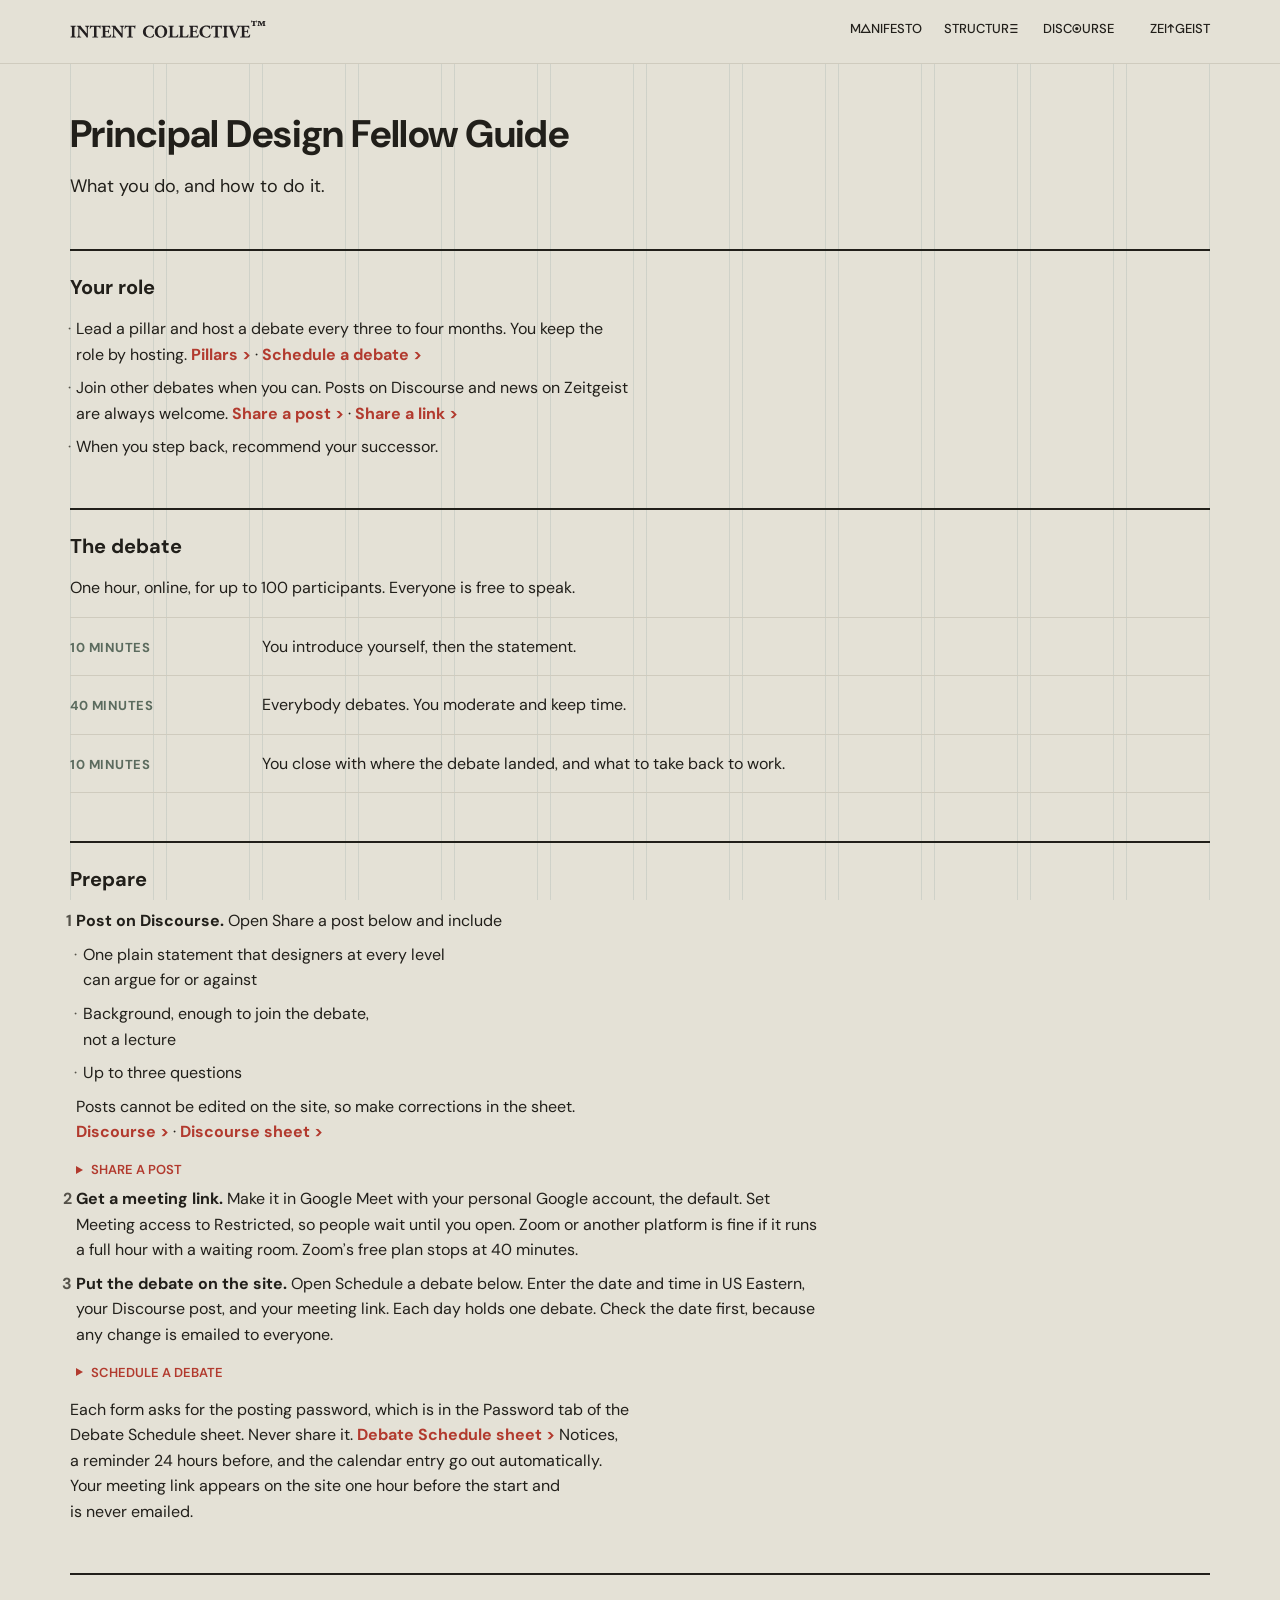
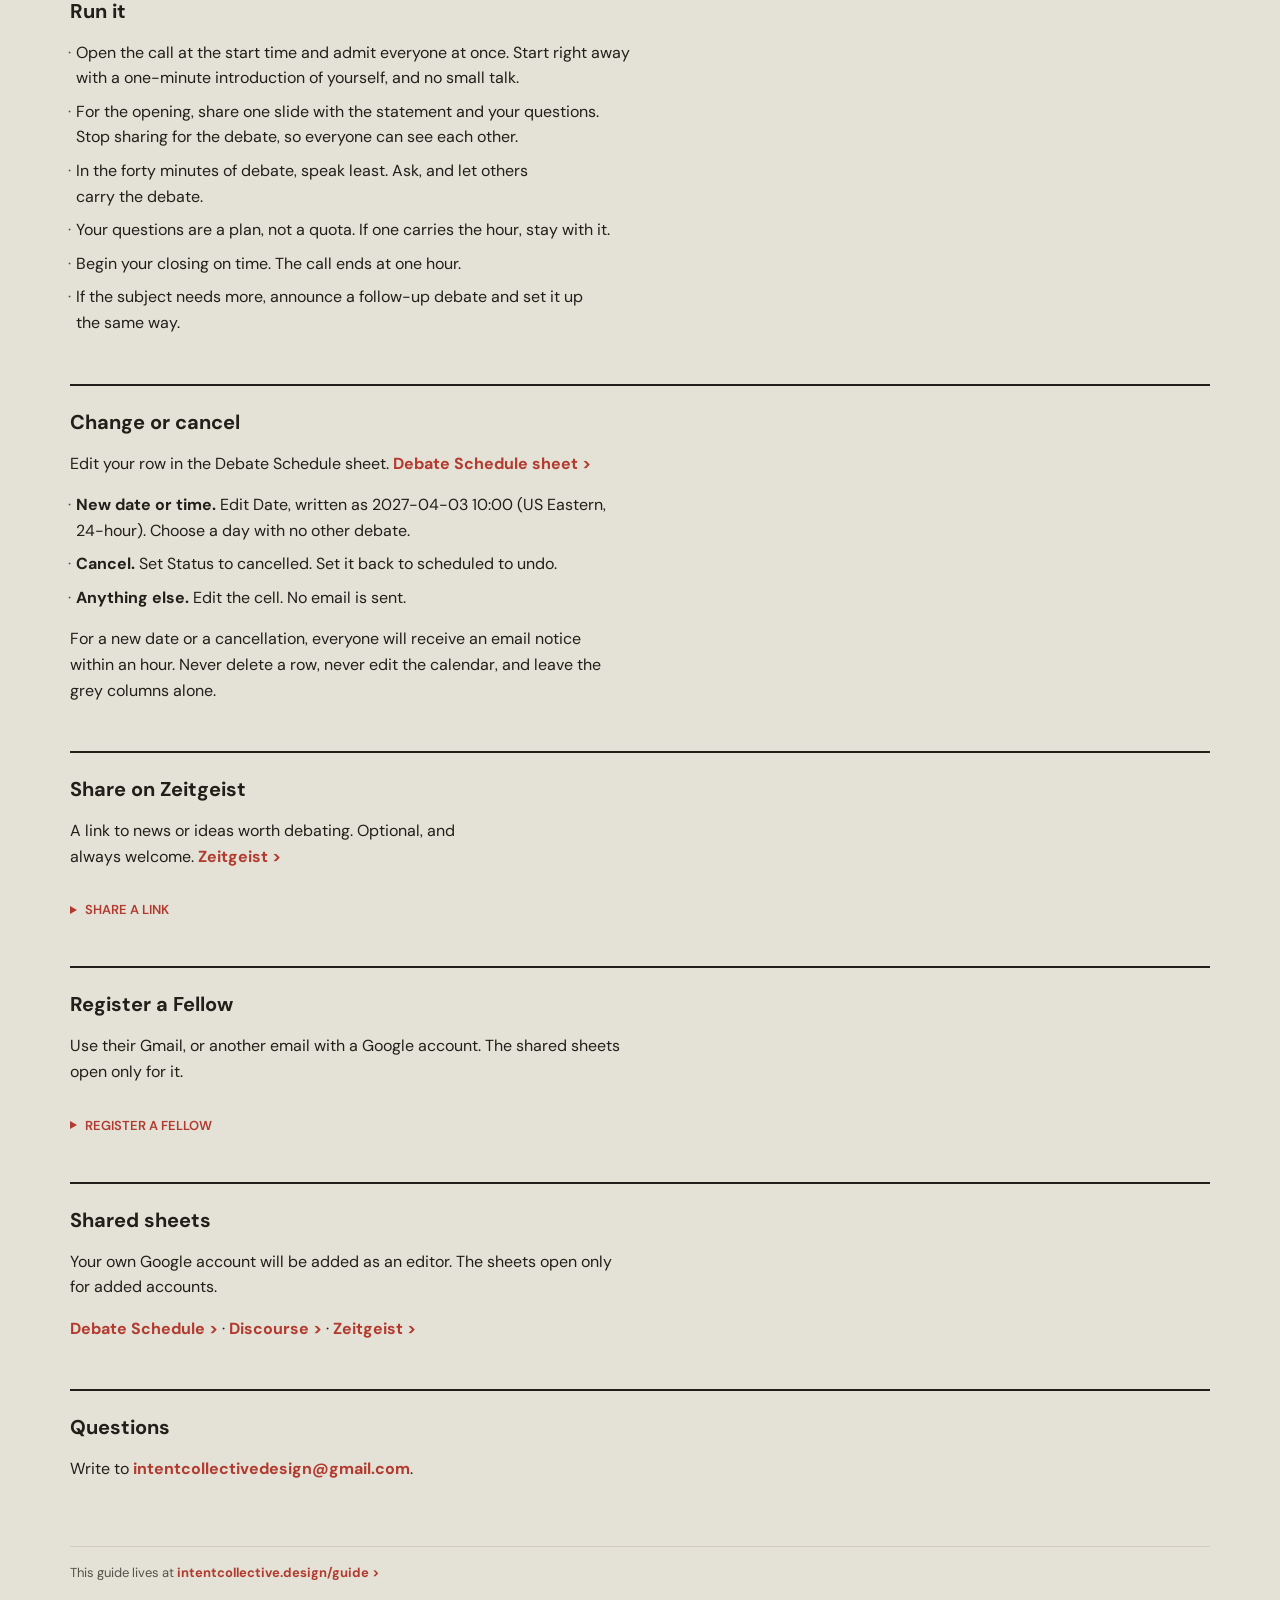
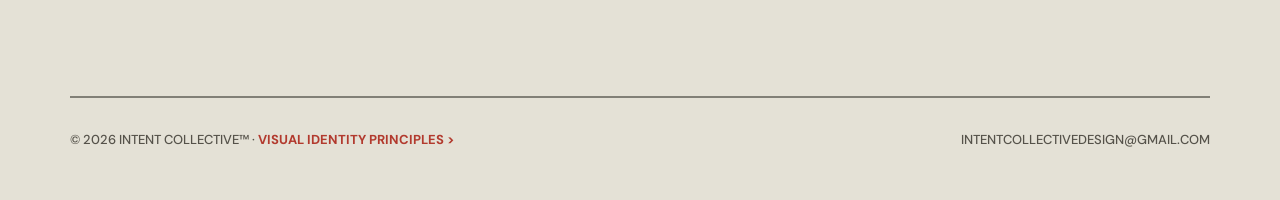
==== guide/index.html @ 319e9900 "Wordmark: the E ends on column 2's line, the ™ hangs past it Co-Authored-By: Claude Opus 5.5 <norepl" ====
<!DOCTYPE html>
<html lang="en">
<head>
<meta charset="UTF-8">
<meta name="viewport" content="width=device-width, initial-scale=1.0">
<title>Principal Design Fellow Guide | Intent Collective</title>
<meta name="robots" content="noindex, nofollow">
<link rel="preconnect" href="https://fonts.googleapis.com">
<link rel="preconnect" href="https://fonts.gstatic.com" crossorigin>
<link href="https://fonts.googleapis.com/css2?family=EB+Garamond:ital@1&family=Poppins:wght@400&display=swap" rel="stylesheet">
<link rel="stylesheet" href="/css/style.css?v=20261117g">
<style>
  :root {
    --paper: #E4E1D6; --raised: #EDEAE0; --ink: #211F1A; --ink-soft: #55524A;
    --mark: #B23A2E; --sage: #5B6B5E; --rule: #CFCBBE; --grid-line: #8FA6A340;
    --margin: 32px;   /* spacing moves in 4px steps */
    --fs-label: 13px; --fs-body: 16px; --fs-large: 18px; --fs-title: 20px;
    --fs-display: clamp(1.75rem, 3.6vw, 2.4rem);
  }
  * { box-sizing: border-box; }
  html { -webkit-text-size-adjust: 100%; }
  body {
    margin: 0; color: var(--ink);
    background-color: var(--paper);
    font-family: "DM Sans", Helvetica, Arial, sans-serif;
    font-size: var(--fs-body); line-height: 1.6;
  }
  .article { max-width: var(--max-w); margin: 0 auto; padding: 48px var(--margin) 96px; }
  @media (max-width: 374px) { :root { --margin: 16px; } }
  .eyebrow {
    font-size: var(--fs-label); font-weight: 700; text-transform: uppercase;
    letter-spacing: 0.04em; color: var(--mark); margin: 0 0 16px;
  }
  h1 {
    font-size: var(--fs-display); line-height: 1.15; font-weight: 700;
    margin: 0 0 16px; max-width: 22ch; text-wrap: balance;
  }
  .lede { font-size: var(--fs-large); max-width: var(--measure); margin: 0 0 8px; text-wrap: pretty; }
  .meta { font-size: var(--fs-label); color: var(--sage); margin: 0; }
  section { border-top: 2px solid var(--ink); margin-top: 48px; padding-top: 24px; }
  h2 {
    font-size: var(--fs-title); line-height: 1.25; font-weight: 700;
    margin: 0 0 16px; text-wrap: balance;
  }
  h3 { font-size: var(--fs-label); font-weight: 700; text-transform: uppercase; letter-spacing: 0.04em; color: var(--ink); margin: 24px 0 8px; }
  p, li { max-width: var(--measure); text-wrap: pretty; }
  p { margin: 0 0 16px; }
  ul, ol { margin: 0 0 16px; padding-left: 0; list-style: none; }
  li { margin: 0 0 8px; }
  /* Hanging punctuation, as optical margin alignment sets it: the middle
     of the mark sits just outside the column line, the text just inside. */
  ul > li, ol > li { position: relative; padding-left: 0.4em; }
  ul > li::before { content: "\00B7"; position: absolute; left: -0.2em; width: 0.3em; text-align: center; color: var(--ink-soft); }
  ol { counter-reset: item; }
  ol > li { counter-increment: item; }
  ol > li::before { content: counter(item); position: absolute; left: -1.05em; width: 1.2em; text-align: right; font-weight: 700; color: var(--ink-soft); }
  strong { font-weight: 700; }
  .soft { color: var(--ink-soft); }
  .nw { white-space: nowrap; }
  .steps ul { margin: 8px 0; }
  .agenda { display: grid; gap: 0; margin: 16px 0; }
  .agenda .row { display: grid; grid-template-columns: calc(2 * var(--col) + var(--gutter)) minmax(0, 1fr); gap: 16px var(--gutter); align-items: baseline; padding: 16px 0; border-bottom: 1px solid var(--rule); }
  .agenda .row:first-child { border-top: 1px solid var(--rule); }
  .agenda .tag { font-size: var(--fs-label); font-weight: 700; text-transform: uppercase; letter-spacing: 0.04em; color: var(--sage); }
  .agenda p { margin: 0; max-width: none; }
  .link { color: var(--mark); font-weight: 700; white-space: nowrap; text-decoration: none; }
  a.link:hover { text-decoration: underline; }
  @media (max-width: 640px) { .agenda .row { grid-template-columns: minmax(0, 1fr); gap: 8px; } }

  /* Forms fold open in place, under the step or section they belong to. */
  .article .compose-toggle { display: block; padding: 16px 0 0; }
  .article .composer { margin: 16px 0 0; max-width: var(--measure-wide); }
  .article .composer p { max-width: none; }
  .steps > li { max-width: var(--measure-wide); }

  .article footer { margin-top: 64px; padding-top: 16px; border-top: 1px solid var(--rule); font-size: var(--fs-label); color: var(--ink-soft); }
  .article footer .online { margin: 0 0 16px; }
  .article footer .process { max-width: var(--measure); margin: 0 0 8px; }

  @media (max-width: 640px) {
    .spec, .mark-row { grid-template-columns: minmax(0, 1fr); gap: 8px; }
  }
</style>
</head>
<body>
<a class="skip-link" href="#main">Skip to content</a>

<header class="site-header">
  <div class="wrap">
    <a href="/index.html" class="wordmark-link">
      <img src="/assets/wordmark.svg" alt="Intent Collective">
    </a>
    <nav class="site-nav">
      <a href="/index.html#manifesto" aria-label="Manifesto">M<span class="glyph glyph--a" aria-hidden="true"><svg viewBox="0 0 103 100" fill="none" stroke="currentColor" stroke-width="14" focusable="false"><path d="M51.5 9 98 91H5Z"/></svg></span>NIFESTO</a>
      <a href="/structure.html" aria-label="Structure">STRUCTUR<span class="glyph glyph--e" aria-hidden="true"><svg viewBox="0 0 86 100" fill="none" stroke="currentColor" stroke-width="14" focusable="false"><path d="M4 8H82M4 50H82M4 92H82"/></svg></span></a>
      <a href="/discourse.html" aria-label="Discourse">DISC<span class="glyph glyph--o" aria-hidden="true"><svg viewBox="0 0 106 100" focusable="false"><circle cx="53" cy="50" r="42" fill="none" stroke="currentColor" stroke-width="14"/><circle cx="53" cy="50" r="18" fill="currentColor"/></svg></span>URSE</a>
      <a href="/zeitgeist.html" aria-label="Zeitgeist">ZEI<span class="glyph glyph--t" aria-hidden="true"><svg viewBox="0 0 83 100" fill="none" stroke="currentColor" stroke-width="14" focusable="false"><path d="M41.5 96V8M8 40 41.5 6 75 40"/></svg></span>GEIST</a>
    </nav>
  </div>
</header>

<main id="main">
<div class="article">

  <h1>Principal Design Fellow Guide</h1>
  <p class="lede">What you do, and how to do&nbsp;it.</p>

  <section>
<h2>Your role</h2>
<ul>
<li>Lead a pillar and host a debate every three to four months. You keep the role by&nbsp;hosting. <a class="link" href="/structure.html#pillars">Pillars&nbsp;&gt;</a> &middot; <a class="link" href="#schedule">Schedule a debate&nbsp;&gt;</a></li>
<li>Join other debates when you can. Posts on Discourse and news on Zeitgeist are always welcome. <a class="link" href="#post">Share a post&nbsp;&gt;</a> &middot; <a class="link" href="#zeitgeist">Share a link&nbsp;&gt;</a></li>
<li>When you step back, recommend your&nbsp;successor.</li>
</ul>
  </section>

  <section>
<h2>The debate</h2>
<p>One hour, online, for up to 100 participants. Everyone is free to&nbsp;speak.</p>
    <div class="agenda">
      <div class="row"><div class="tag">10 minutes</div><p>You introduce yourself, then the&nbsp;statement.</p></div>
      <div class="row"><div class="tag">40 minutes</div><p>Everybody debates. You moderate and keep&nbsp;time.</p></div>
      <div class="row"><div class="tag">10 minutes</div><p>You close with where the debate landed, and what to take back to&nbsp;work.</p></div>
    </div>
  </section>

  <section>
<h2>Prepare</h2>
<ol class="steps">
<li id="post"><strong>Post on Discourse.</strong> Open Share a post below and&nbsp;include
<ul>
<li>One plain statement that designers at every level can argue for or&nbsp;against</li>
<li>Background, enough to join the debate, not a&nbsp;lecture</li>
<li>Up to three&nbsp;questions</li>
</ul>
Posts cannot be edited on the site, so make corrections in the sheet. <a class="link" href="/discourse.html">Discourse&nbsp;&gt;</a> &middot; <a class="link" target="_blank" rel="noopener" href="https://docs.google.com/spreadsheets/d/18iMENNfVjxmq6N_XQ1l2bf_UqOXvvqUdVeBfdLCwD3o/edit">Discourse sheet&nbsp;&gt;</a>
    <button type="button" id="dc-toggle" class="compose-toggle" aria-expanded="false">Share a post</button>
    <div id="dc-composer" class="composer hidden">
      <div class="field">
        <label for="dc-name">Name</label>
        <input type="text" id="dc-name" placeholder="Your name">
      </div>
      <div class="field">
        <label for="dc-title">Title</label>
        <input type="text" id="dc-title" placeholder="Post title">
      </div>
      <div class="field">
        <label for="rte-body">Content</label>
        <div class="rte-toolbar" role="toolbar" aria-label="Formatting">
          <button type="button" data-cmd="bold" title="Bold"><b>B</b></button>
          <button type="button" data-cmd="italic" title="Italic"><i>I</i></button>
          <button type="button" data-cmd="underline" title="Underline"><u>U</u></button>
          <button type="button" data-cmd="insertHorizontalRule" title="Horizontal line">Line</button>
          <button type="button" data-cmd="createLink" title="Insert link">Link</button>
          <button type="button" data-cmd="image" title="Insert an image from a URL">Image</button>
          <button type="button" data-cmd="video" title="Insert a YouTube or Vimeo video from a URL">Video</button>
        </div>
        <div id="rte-body" class="rte-body" contenteditable="true" aria-label="Post content"></div>
      </div>
      <div class="composer-actions">
        <input type="password" id="dc-password" placeholder="Password to publish" autocomplete="off">
        <button type="button" id="dc-publish" class="btn-primary">Publish</button>
        <span id="dc-status" class="composer-status" aria-live="polite"></span>
      </div>
    </div>
</li>
<li><strong>Get a meeting link.</strong> Make it in Google Meet with your personal Google account, the default. Set Meeting access to Restricted, so people wait until you open. Zoom or another platform is fine if it runs a full hour with a waiting room. Zoom&rsquo;s free plan stops at 40&nbsp;minutes.</li>
<li id="schedule"><strong>Put the debate on the site.</strong> Open Schedule a debate below. Enter the date and time in US&nbsp;Eastern, your Discourse post, and your meeting link. Each day holds one debate. Check the date first, because any change is emailed to&nbsp;everyone.
    <button type="button" id="debate-toggle" class="compose-toggle" hidden>Schedule a debate</button>
    <div id="debate-composer" class="composer hidden">
      <div class="field">
        <label for="d-host">Host name</label>
        <input type="text" id="d-host" placeholder="Your name" autocomplete="name">
      </div>
      <div class="field">
        <label for="d-when">Date and time (US Eastern)</label>
        <input type="datetime-local" id="d-when">
        <p class="field-hint" id="d-when-preview" aria-live="polite"></p>
        <p class="field-hint is-error" id="d-when-taken" aria-live="polite"></p>
      </div>
      <div class="field">
        <label for="d-subject">Subject</label>
        <input type="text" id="d-subject" maxlength="200" placeholder="One sentence describing the debate">
      </div>
      <div class="field">
        <label for="d-post">Discourse post</label>
        <div class="post-picker">
          <input type="text" id="d-post" autocomplete="off" placeholder="Search your Discourse posts, or paste a link">
          <div id="d-post-results" class="post-results" role="listbox" hidden></div>
        </div>
        <p class="field-hint" id="d-post-chosen"></p>
      </div>
      <div class="field">
        <label for="d-meeting">Online meeting link</label>
        <input type="text" id="d-meeting" placeholder="https://meet.google.com/…">
      </div>
      <div class="composer-actions">
        <input type="password" id="d-password" placeholder="Password to publish" autocomplete="off">
        <button type="button" id="d-submit" class="btn-primary">Schedule</button>
        <span id="d-status" class="composer-status" aria-live="polite"></span>
      </div>
    </div>
</li>
</ol>
<p>Each form asks for the posting password, which is in the Password tab of the Debate Schedule sheet. Never share it. <a class="link" target="_blank" rel="noopener" href="https://docs.google.com/spreadsheets/d/1qurym1SkWPI0_CUCNIISxIXd4Pdf2Dz-KbMpYVQDiYs/edit">Debate Schedule sheet&nbsp;&gt;</a> Notices, a reminder 24 hours before, and the calendar entry go out automatically. Your meeting link appears on the site one hour before the start and is never&nbsp;emailed.</p>
  </section>

  <section>
<h2>Run it</h2>
<ul>
<li>Open the call at the start time and admit everyone at once. Start right away with a one-minute introduction of yourself, and no small&nbsp;talk.</li>
<li>For the opening, share one slide with the statement and your questions. Stop sharing for the debate, so everyone can see each&nbsp;other.</li>
<li>In the forty minutes of debate, speak least. Ask, and let others carry the&nbsp;debate.</li>
<li>Your questions are a plan, not a quota. If one carries the hour, stay with&nbsp;it.</li>
<li>Begin your closing on time. The call ends at one&nbsp;hour.</li>
<li>If the subject needs more, announce a follow-up debate and set it up the same&nbsp;way.</li>
</ul>
  </section>

  <section>
<h2>Change or cancel</h2>
<p>Edit your row in the Debate Schedule sheet. <a class="link" target="_blank" rel="noopener" href="https://docs.google.com/spreadsheets/d/1qurym1SkWPI0_CUCNIISxIXd4Pdf2Dz-KbMpYVQDiYs/edit">Debate Schedule sheet&nbsp;&gt;</a></p>
<ul>
<li><strong>New date or time.</strong> Edit Date, written as <span class="nw">2027-04-03 10:00</span> (US&nbsp;Eastern, 24-hour). Choose a day with no other&nbsp;debate.</li>
<li><strong>Cancel.</strong> Set Status to cancelled. Set it back to scheduled to&nbsp;undo.</li>
<li><strong>Anything else.</strong> Edit the cell. No email is&nbsp;sent.</li>
</ul>
<p>For a new date or a cancellation, everyone will receive an email notice within an hour. Never delete a row, never edit the calendar, and leave the grey columns&nbsp;alone.</p>
  </section>

  <section id="zeitgeist">
<h2>Share on Zeitgeist</h2>
<p>A link to news or ideas worth debating. Optional, and always&nbsp;welcome. <a class="link" href="/zeitgeist.html">Zeitgeist&nbsp;&gt;</a></p>
    <button type="button" id="zg-toggle" class="compose-toggle" aria-expanded="false">Share a link</button>
    <div id="zg-composer" class="composer hidden">
      <div class="field">
        <label for="zg-name">Name</label>
        <input type="text" id="zg-name" placeholder="Your name">
      </div>
      <div class="field">
        <label for="zg-title">Title</label>
        <input type="text" id="zg-title" placeholder="Headline of what you&rsquo;re sharing">
      </div>
      <div class="field">
        <label for="zg-link">Link</label>
        <input type="text" id="zg-link" placeholder="https://…">
      </div>
      <div class="field">
        <label for="zg-preview">Preview</label>
        <textarea id="zg-preview" rows="4" placeholder="A couple of sentences describing it"></textarea>
      </div>
      <div class="composer-actions">
        <input type="password" id="zg-password" placeholder="Password to publish" autocomplete="off">
        <button type="button" id="zg-publish" class="btn-primary">Publish</button>
        <span id="zg-status" class="composer-status" aria-live="polite"></span>
      </div>
    </div>
  </section>

  <section id="register">
<h2>Register a Fellow</h2>
<p>Use their Gmail, or another email with a Google account. The shared sheets open only for&nbsp;it.</p>
    <button type="button" id="fellow-toggle" class="compose-toggle" hidden>Register a Fellow</button>
    <div id="fellow-composer" class="composer hidden">
      <div class="field">
        <label for="f-level">Fellowship</label>
        <select id="f-level">
          <option value="">Select a Fellowship</option>
          <option>Principal Design Fellow</option>
          <option>Design Fellow</option>
        </select>
      </div>
      <div class="field-row">
        <div class="field">
          <label for="f-first">First name</label>
          <input type="text" id="f-first" autocomplete="off">
        </div>
        <div class="field">
          <label for="f-last">Last name</label>
          <input type="text" id="f-last" autocomplete="off">
        </div>
      </div>
      <div class="field">
        <label for="f-email">Email address</label>
        <input type="email" id="f-email" autocomplete="off" placeholder="name@gmail.com">
      </div>
      <div class="field">
        <label for="f-email2">Confirm email address</label>
        <input type="email" id="f-email2" autocomplete="off" placeholder="Retype the email address">
      </div>
      <div class="field">
        <label for="f-linkedin">LinkedIn profile link</label>
        <input type="text" id="f-linkedin" autocomplete="off" placeholder="https://www.linkedin.com/in/…">
      </div>
      <div class="field">
        <label for="f-recommender">Recommending Fellow</label>
        <input type="text" id="f-recommender" autocomplete="off">
      </div>
      <div class="composer-actions">
        <input type="password" id="f-password" placeholder="Password to register" autocomplete="off">
        <button type="button" id="f-submit" class="btn-primary">Register</button>
        <span id="f-status" class="composer-status" aria-live="polite"></span>
      </div>
    </div>
  </section>

  <section>
<h2>Shared sheets</h2>
<p>Your own Google account will be added as an editor. The sheets open only for added&nbsp;accounts.</p>
<p><a class="link" target="_blank" rel="noopener" href="https://docs.google.com/spreadsheets/d/1qurym1SkWPI0_CUCNIISxIXd4Pdf2Dz-KbMpYVQDiYs/edit">Debate Schedule&nbsp;&gt;</a> &middot; <a class="link" target="_blank" rel="noopener" href="https://docs.google.com/spreadsheets/d/18iMENNfVjxmq6N_XQ1l2bf_UqOXvvqUdVeBfdLCwD3o/edit">Discourse&nbsp;&gt;</a> &middot; <a class="link" target="_blank" rel="noopener" href="https://docs.google.com/spreadsheets/d/1dtq-5oK2_gNUTHsSx0iRr6bHLr1VCt1_n54Q8HMh3Go/edit">Zeitgeist&nbsp;&gt;</a></p>
  </section>

  <section>
<h2>Questions</h2>
<p>Write to <a class="link" href="mailto:intentcollectivedesign@gmail.com">intentcollectivedesign@gmail.com</a>.</p>
  </section>

  <footer>
    <p class="online">This guide lives at <a class="link" href="https://intentcollective.design/guide/">intentcollective.design/guide&nbsp;&gt;</a></p>
  </footer>

</div>
</main>


<footer class="site-footer">
  <div class="wrap">
    <span>&copy; <span id="year"></span> intent collective&trade;<span class="sep"> &middot; </span><a class="footer-link" href="/principles/">Visual Identity Principles&nbsp;&gt;</a></span>
    <span><a href="mailto:intentcollectivedesign@gmail.com">intentcollectivedesign@gmail.com</a></span>
  </div>
</footer>
<script src="/js/config.js?v=20261117a"></script>
<script src="/js/structure.js?v=20261117a"></script>
<script src="/js/discourse.js?v=20261117b"></script>
<script src="/js/zeitgeist.js?v=20261117b"></script>
<script>document.getElementById('year').textContent = new Date().getFullYear();</script>
</body>
</html>
---- css/style.css ----
/* ==========================================================================
   Intent Collective: design system

   One typeface (DM Sans) plus the italic serif used only for the manifesto
   quote. Everything below is built from the tokens in :root.

   TYPE      Five sizes for text, two for display.
             label 13   uppercase controls, nav, notes, meta
             body  16   all running text, cards, lists, form fields
             large 18   hero statement, page intros, pillar names, long posts
             title 20   card and column headings
             display    page titles and the manifesto quote
             hero       the homepage headline

   EMPHASIS  Three levels, each with one job.
             plain      ink text
             action     brick red: every link, toggle and button
             highlight  brick red outline: only the next debate

   SPACE     One step of 4px. Every margin, padding and gap is a step
             (4 8 12 16 24 32 48 64 96).

   GRID      12 columns of 84px with 12px gutters, drawn behind the page.
             Tablet 6 columns, phone 4 with 8px gutters. Every element
             spans whole columns.

   COLOR     paper, raised paper, ink, soft ink, red, sage (sage is used for
             non-clickable metadata only), plus two rule strengths.

   Contents  1 tokens  2 base  3 type roles  4 shell  5 hero and page head
             6 sections and rules  7 lists  8 cards  9 links, buttons,
             toggles  10 forms  11 posts and editor  12 debates  13 manifesto
             14 responsive
   ========================================================================== */

@import url('https://fonts.googleapis.com/css2?family=EB+Garamond:ital,wght@1,400&display=swap');

/* DM Sans is hosted here, not by Google, because Google's copy drops the
   stylistic sets. Trimmed to Latin, weights 400 to 700, and the features
   in use. ss01 gives the traditional teardrop quotes, apostrophe and comma. */
@font-face {
  font-family: 'DM Sans';
  src: url('../assets/fonts/DMSans-Roman.woff2') format('woff2');
  font-weight: 400 700;
  font-style: normal;
  font-display: swap;
}
@font-face {
  font-family: 'DM Sans';
  src: url('../assets/fonts/DMSans-Italic.woff2') format('woff2');
  font-weight: 400 700;
  font-style: italic;
  font-display: swap;
}


/* ---------- 1. tokens ---------- */

:root {
  /* color */
  --paper: #E4E1D6;
  --paper-raised: #EDEAE0;
  --ink: #211F1A;
  --ink-soft: #55524A;
  --mark: #B23A2E;
  --sage: #5B6B5E;
  --grid-line: #8FA6A340;
  --rule: #21201a26;
  --rule-strong: #21201a80;

  /* type */
  --font: 'DM Sans', sans-serif;
  --font-quote: 'EB Garamond', serif;
  --fs-label: 13px;
  --fs-body: 16px;
  --fs-large: 18px;
  --fs-title: 20px;
  --fs-display: clamp(1.75rem, 3.6vw, 2.4rem);
  --fs-hero: clamp(2.2rem, 5vw, 4rem);

  /* space: every distance is a step of 4px, including the grid's
     columns (84px) and gutters (12px, 8px on phones).
     A border counts as space: a card with a heavier outline loses the
     same amount of padding, so its content keeps the same inset. */
  --s0: 4px;
  --s1: 8px;
  --s2: 16px;
  --s3: 24px;
  --s4: 32px;
  --s5: 48px;
  --s6: 64px;
  --s7: 96px;
  --margin: var(--s4);           /* page margin: 32px, half on the smallest phones */
  --btn-pad: 4px 8px;            /* inner space of every filled button */

  /* layout: the grid. 12 columns of 84px with 12px gutters make the
     1140px text column. Columns hold elements, gutters only space them.
     Tablet 6 columns, phone 4 with 8px gutters. The lines on the page are
     drawn from the same numbers that place the content, so the two stay
     aligned at every width. */
  --text-w: 1140px;
  --max-w: calc(var(--text-w) + 2 * var(--margin));
  --cols: 12;
  --gutter: 12px;
  /* One column, as a share of the parent's width (the text column). */
  --col: calc((100% - (var(--cols) - 1) * var(--gutter)) / var(--cols));
  /* Running text spans 6 of 12 columns, lead text 8. */
  --measure-cols: 6;
  --wide-cols: 8;
  --measure: calc(var(--measure-cols) * var(--col) + (var(--measure-cols) - 1) * var(--gutter));
  --measure-wide: calc(var(--wide-cols) * var(--col) + (var(--wide-cols) - 1) * var(--gutter));
  --header-h: 64px;
}

@media (max-width: 1023px) { :root { --cols: 6; --measure-cols: 4; --wide-cols: 6; } }
@media (max-width: 640px)  { :root { --cols: 4; --gutter: var(--s1); --measure-cols: 4; --wide-cols: 4; } }


/* ---------- 2. base ---------- */

* { box-sizing: border-box; }

[hidden] { display: none !important; }

html { scroll-behavior: smooth; }

@media (prefers-reduced-motion: reduce) {
  html { scroll-behavior: auto; }
  * { animation-duration: 0.01ms !important; transition-duration: 0.01ms !important; }
}

body {
  margin: 0;
  background-color: var(--paper);
  color: var(--ink);
  font-family: var(--font);
  font-feature-settings: "ss01" 1;
  font-size: var(--fs-body);
  line-height: 1.6;
  -webkit-font-smoothing: antialiased;
}

/* The grid: two faint lines per column, the gutter between them left
   empty, behind the text column. The header and footer are the top and
   bottom margins, plain paper. */
body::before {
  content: "";
  position: fixed;
  inset: 0 auto 0 50%;
  transform: translateX(-50%);
  width: min(100% - 2 * var(--margin), var(--text-w));
  z-index: -1;
  pointer-events: none;
  background-image: repeating-linear-gradient(90deg,
    var(--grid-line) 0 1px,
    transparent 1px calc(var(--col) - 1px),
    var(--grid-line) calc(var(--col) - 1px) var(--col),
    transparent var(--col) calc((100% + var(--gutter)) / var(--cols)));
}

a { color: inherit; text-decoration: none; }
::selection { background: var(--mark); color: var(--paper); }
:focus-visible { outline: 2px solid var(--mark); outline-offset: 3px; }

/* Skip link: hidden until reached by keyboard, then shown over the header. */
.skip-link {
  position: absolute;
  left: var(--margin);
  top: var(--s1);
  z-index: 20;
  transform: translateY(-200%);
  padding: var(--btn-pad);
  background: var(--mark);
  color: var(--paper);
  font-size: var(--fs-label);
  font-weight: 600;
  text-transform: uppercase;
}
.skip-link:focus { transform: none; }
img { max-width: 100%; display: block; }

p, li { text-wrap: pretty; }
h1, h2, h3 { text-wrap: balance; }

h1, h2, h3 {
  font-family: var(--font);
  font-weight: 700;
  line-height: 1.12;
  margin: 0 0 0.4em;
}

h1 { font-size: var(--fs-display); }
h3 { font-size: var(--fs-title); }
h1, h3 { letter-spacing: -0.015em; }   /* bold headings set a touch tighter than text */

.brand { font-size: 0.9em; }     /* the name in capitals sits a little smaller */

/* Drawn heading glyphs (Fellows, Foundation, Methodology): one stroke
   weight, the same size and weight in every browser. */
.hg {
  display: inline-block;
  width: 0.78em;
  height: 0.78em;
  margin-left: 0.1em;
  vertical-align: -0.06em;
}

.hg svg { display: block; width: 100%; height: 100%; }


/* ---------- 3. type roles ---------- */

/* Label: uppercase, small, one weight. Used by every control and tag. */
.site-nav,
.site-footer,
.mark-label,
.entry-meta,
.post-meta,
.compose-toggle,
.field label,
.btn-primary,
.jump-links,
.back-link,
.debate-past summary,
.manifesto-more summary {
  font-size: var(--fs-label);
  font-weight: 600;
  text-transform: uppercase;
}

/* Note: small, not uppercase. */
.state-msg,
.field-hint,
.footnote,
.byline,
.composer-status,
.post-result-meta,
.post-result-empty,
.rte-media-note {
  font-size: var(--fs-label);
  font-weight: 400;
}

/* Large: lead text and primary list items. */
.page-head .lede,
.pillar-name,
.credential-list li,
.post-body {
  font-size: var(--fs-large);
}


/* ---------- 4. shell ---------- */

.wrap { max-width: var(--max-w); margin: 0 auto; padding: 0 var(--margin); }

.site-header {
  border-bottom: 1px solid var(--rule);
  background: var(--paper);
  position: sticky;
  top: 0;
  z-index: 10;
  min-height: var(--header-h);
}

.site-header .wrap {
  display: grid;
  grid-template-columns: repeat(var(--cols), minmax(0, 1fr));
  column-gap: var(--gutter);
  align-items: center;
  min-height: calc(var(--header-h) - 1px);   /* the 1px rule completes it */
}

/* The wordmark spans the first two columns: the E of COLLECTIVE ends on
   the line of column 2 and the ™ hangs past it, like punctuation. The
   image is wider than the two columns by the ™ (281.1 / 258.54 of the
   drawing's width). Where two columns are wide (tablets, large phones)
   it stops growing at 32px tall (216px wide) and no longer aligns. */
.wordmark-link { display: block; grid-column: 1 / span 2; }
.wordmark-link img { display: block; width: min(calc(100% * 281.1 / 258.54), 216px); max-width: none; height: auto; }
.wordmark-bottom { height: 28px; width: auto; margin-top: var(--s5); }

/* The menu takes the last four columns, one label to a column, each set
   flush right on its column's line. */
.site-nav {
  grid-column: -5 / -1;
  display: grid;
  grid-template-columns: repeat(4, minmax(0, 1fr));
  column-gap: var(--gutter);
  font-weight: 500;
}
.site-nav a { position: relative; padding-bottom: var(--s0); justify-self: end; white-space: nowrap; }

.site-nav a::after {
  content: "";
  position: absolute;
  left: 0; right: 100%; bottom: 0;
  height: 1px;
  background: var(--mark);
  transition: right 0.2s ease;
}

.site-nav a:hover::after,
.site-nav a[aria-current="page"]::after { right: 0; }
.site-nav a[aria-current="page"] { color: var(--mark); }

/* One letter in each section name (nav and page label) is a drawn glyph that matches DM Sans cap
   height and stroke weight. The page name stays the link's accessible label. */
.glyph {
  display: inline-block;
  height: 0.7em;
  margin: 0 0.03em;
  vertical-align: baseline;
}

.glyph svg { display: block; width: 100%; height: 100%; overflow: visible; }
.glyph--a { width: 0.72em; }
.glyph--o { width: 0.74em; }
.glyph--e { width: 0.6em; }
.glyph--t { width: 0.58em; }

/* Easter egg: the glyph turns red on its own. On hover the glyph alone turns red;
   when a page opens, its glyph is red first and the word follows. */
.site-nav a:hover .glyph,
.site-nav a[aria-current="page"] .glyph { color: var(--mark); }
.site-nav a[aria-current="page"] { animation: word-follows 0.6s ease 0.5s backwards; }
@keyframes word-follows { from { color: var(--ink); } }
.site-nav a[aria-current="page"]::after { animation: underline-follows 0.6s ease 0.5s backwards; }
@keyframes underline-follows { from { right: 100%; } }

.site-footer {
  background: var(--paper);      /* the bottom margin: no columns */
  padding: 0 0 var(--s5);
  font-weight: 500;
  color: var(--ink-soft);
}

.site-footer .wrap {
  position: relative;
  display: flex;
  justify-content: space-between;
  flex-wrap: wrap;
  gap: var(--s2);
  padding-top: var(--s4);
}

.site-footer .wrap::before {
  content: "";
  position: absolute;
  top: 0;
  left: var(--margin);
  right: var(--margin);
  height: 2px;
  background: var(--rule-strong);
}


/* ---------- 5. hero and page head ---------- */

.hero { padding: var(--s5) 0; }

.hero h1 { font-size: var(--fs-hero); max-width: 24ch; }

.hero p { max-width: var(--measure-wide); font-size: var(--fs-title); line-height: 1.5; color: var(--ink); }

.logo-mark { width: 144px; height: auto; margin-bottom: var(--s3); }
.logo-link { width: calc(2 * var(--col) + var(--gutter)); }   /* two columns */

/* Easter egg: the Index logo's stone nudges on hover and is thrown on click (js/stone.js). */
.logo-link { position: relative; display: inline-block; margin-bottom: var(--s3); }
.logo-link .logo-mark { display: block; width: 100%; margin-bottom: 0; }
/* On hover her hand turns a little clockwise at the wrist (the piece's lower
   right corner), the way a throw begins, then settles back. */
.logo-stone { position: absolute; left: 86.245%; top: 5.497%; width: 13.383%; transform-origin: 85% 100%; }
@media (hover: hover) { .logo-link:hover .logo-stone { animation: stone-nudge 0.5s ease-in-out; } }
@keyframes stone-nudge {
  40% { transform: rotate(16deg); }
  70% { transform: rotate(-3deg); }
}
.thrown-stone { position: fixed; z-index: 100; pointer-events: none; }
.stone-period { display: inline-block; width: 0.34em; margin-left: 0.06em; position: relative; z-index: 11; }  /* above the header as it falls in */
.stone-period img { display: block; width: 100%; }

.page-head { padding: var(--s6) 0 var(--s4); }
.page-head h1 { max-width: 24ch; }

.page-head p.lede {
  max-width: var(--measure-wide);
  color: var(--ink-soft);
  text-wrap: balance;
}

.jump-links a,
.site-footer a { display: inline-block; line-height: var(--s3); }   /* 24px targets */

/* The one action in the footer: red and bold like every other link
   that goes somewhere, kept on one line. */
.site-footer a.footer-link { color: var(--mark); font-weight: 700; white-space: nowrap; }
.site-footer a.footer-link:hover { text-decoration: underline; }
/* On phones the link takes its own line rather than leaving the
   midpoint stranded at a line end. */
@media (max-width: 640px) {
  .site-footer .sep { display: none; }
  .site-footer a.footer-link { display: block; }
}

.jump-links {
  display: grid;
  grid-template-columns: repeat(var(--cols), minmax(0, 1fr));
  gap: var(--s1) var(--gutter);
  margin-top: var(--s3);
}
/* Each link starts on a column line: two columns each on a wide screen,
   one on a tablet, two again on narrow tablets and phones. */
.jump-links a { grid-column: span 2; justify-self: start; white-space: nowrap; }
@media (max-width: 1023px) { .jump-links a { grid-column: span 1; } }
/* Below 720px one column is narrower than Methodology. */
@media (max-width: 719px)  { .jump-links a { grid-column: span 2; } }


/* ---------- 6. sections and rules ---------- */

.section-block,
.manifesto { scroll-margin-top: var(--header-h); }
.section-block { padding: 0 0 var(--s5); }

/* Section rule: 2px, drawn inside the text column. */
.section-block > .wrap::before {
  content: "";
  display: block;
  height: 2px;
  background: var(--rule-strong);
  margin-bottom: var(--s5);
}

/* Mark label: the annotation that opens each section. Set in ink, because
   red means one thing on this site, something you can act on. */
.mark-label {
  color: var(--ink);
  line-height: 1.6;               /* same as a label, also when it is an h2 */
  margin-top: 0;
  display: flex;
  align-items: center;
  gap: var(--s1);
  margin-bottom: var(--s1);
}

.visually-hidden {
  position: absolute; width: 1px; height: 1px; padding: 0; margin: -1px;
  overflow: hidden; clip: rect(0 0 0 0); white-space: nowrap; border: 0;
}

.mark-label::before,
.mark-label::after { content: "//"; color: var(--ink); }

/* Running text in sections */
.section-note,
.apply-note,
.principle {
  max-width: var(--measure);
  margin: 0 0 var(--s3);
}

.principle { text-wrap: balance; }
.section-note { color: var(--ink-soft); }
.apply-note { margin-top: var(--s4); color: var(--ink-soft); }
.principle { color: var(--ink); }

.debate-help { margin: var(--s3) 0 0; }
.sub-head { margin: var(--s5) 0 var(--s2); }
.card-link-row { display: flex; flex-wrap: wrap; gap: var(--s1) var(--s3); margin: var(--s3) 0 0; }

/* Structure: "Subscribe in Google Calendar > · Apple or Outlook >" (lead-in in soft ink) */
.cal-subscribe { margin: var(--s3) 0 0; color: var(--ink-soft); }


/* ---------- 7. lists ---------- */

/* Simple bullets: one rule for every dotted list. */
.bullets,
.bullet-list {
  list-style: none;
  margin: 0 0 var(--s3);
  padding: 0;
  max-width: var(--measure);
}

.bullets li,
.bullet-list li {
  position: relative;
  margin: 0 0 var(--s0);
  padding-left: 0.4em;
  color: var(--ink-soft);
}

/* Hanging punctuation, as optical margin alignment sets it: the middle
   of the midpoint sits just outside the column line, and the text
   starts just inside, so each item still reads as its own line. */
.bullets li::before,
.bullet-list li::before { content: "\00B7"; position: absolute; left: -0.2em; width: 0.3em; text-align: center; }

.triad-item .bullet-list,
.tier .bullet-list { margin: var(--s1) 0 0; }

/* Pillars */
.pillar-list { margin-top: var(--s3); display: flex; flex-direction: column; }

.pillar-row {
  position: relative;
  row-gap: 0;
  align-items: start;
  padding: var(--s1) 0;
}

/* The mark hangs like a list mark: its middle just outside the column
   line, the name just inside. Name in columns 1 to 8, people in 9 to 12. */
.pillar-letter { position: absolute; top: var(--s1); left: -0.2em; width: 0.3em; text-align: center; }
.pillar-name   { grid-column: 1 / span 8; padding-left: 0.4em; }

.pillar-letter { font-weight: 700; color: var(--ink); font-size: var(--fs-large); line-height: 1.4; }
.pillar-name { font-weight: 600; line-height: 1.4; overflow-wrap: anywhere; }
.pillar-people { grid-column: 9 / span 4; line-height: 1.5; color: var(--ink-soft); }

/* Company list */
.credential-list {
  list-style: none;
  margin: var(--s3) 0 0;
  padding: 0;
  row-gap: var(--s1);
}

.credential-list li { font-weight: 600; line-height: 1.4; }

/* Footnote: small italic note, same width as the paragraphs above it */
.footnote {
  max-width: var(--measure);
  margin: var(--s2) 0 0;
  font-style: italic;
  color: var(--ink-soft);
}

.manifesto .footnote {
  max-width: var(--measure);
  margin-top: var(--s4);
  color: var(--ink-soft);
}


/* ---------- 8. cards and columns ---------- */

/* One card: raised paper, 1px rule. Used by fellowship tiers, entries,
   debates and the forms. */
.tier,
.entry-card,
.composer {
  background: var(--paper-raised);
  border: 1px solid var(--rule);
}

.tier-grid { margin-top: var(--s4); }

.tier { padding: var(--s4) var(--s3); min-width: 0; }
.tier h3 { margin-bottom: var(--s1); }
.tier p { color: var(--ink-soft); margin: 0; }
.tier p + p { margin-top: var(--s2); }
.tier .bullet-list + p { margin-top: var(--s2); }
.tier p.card-link { margin-top: var(--s2); }

/* Columns: disciplines, methods, reasons */
.triad { row-gap: var(--s4); margin-top: var(--s3); }

.triad-item h3 { margin: 0 0 var(--s1); }
.triad-item p { margin: 0 0 var(--s0); color: var(--ink-soft); }

/* Entries (Discourse, Zeitgeist) and debates */

.entry-grid { padding-bottom: var(--s7); }

.entry-card {
  padding: calc(var(--s3) - 1px);   /* 1px rule + padding = 24px */
  display: flex;
  flex-direction: column;
  gap: var(--s2);
  transition: border-color 0.15s ease;
  width: 100%;
  min-width: 0;
  text-align: left;
  font: inherit;
  color: inherit;
  cursor: pointer;
}

.entry-card:hover { border-color: var(--mark); }

.entry-meta { color: var(--sage); display: flex; justify-content: space-between; }
.entry-card h3 { margin-bottom: 0; overflow-wrap: anywhere; }
.debate-card .debate-head { padding-bottom: var(--s2); border-bottom: 1px solid var(--ink); }
.entry-card .excerpt { color: var(--ink); flex-grow: 1; overflow-wrap: anywhere; }

.entry-card .byline {
  color: var(--sage);
  border-top: 1px dashed var(--rule);
  padding-top: var(--s1);
  font-weight: 500;
}

.state-msg { color: var(--ink-soft); padding: var(--s5) 0; max-width: 50ch; }
.state-msg.is-error { color: var(--mark); }


/* ---------- 9. links, buttons, toggles ---------- */

/* Action = brick red. Standalone links and controls are semibold; links
   inside a sentence are underlined. */
.text-link,
.debate-links a,
.card-action a,
.card-link a { color: var(--mark); font-weight: 600; }

.text-link:hover,
.debate-links a:hover,
.card-action a:hover,
.card-link a:hover { text-decoration: underline; }

.apply-note a,
.post-body a,
.rte-body a { color: var(--mark); text-decoration: underline; }

/* Label-style controls: jump links, toggles, back link, summaries */
.jump-links a,
.compose-toggle,
.back-link,
.debate-past summary,
.manifesto-more summary { color: var(--mark); cursor: pointer; }

.jump-links a:hover,
.compose-toggle:hover,
.back-link:hover,
.debate-past summary:hover,
.manifesto-more summary:hover { color: var(--ink); }

.compose-toggle {
  background: none;
  border: none;
  padding: 0 0 var(--s3);
  font-family: var(--font);
}

/* Disclosure: a solid triangle at the front means "opens in place".
   Points right when closed, down when open. Drawn in CSS so it looks the same
   in every browser. */
.compose-toggle::before,
.debate-past summary::before,
.manifesto-more summary::before {
  content: "";
  display: inline-block;
  width: 0;
  height: 0;
  margin-right: var(--s1);
  border-style: solid;
  border-width: 4px 0 4px 7px;
  border-color: transparent transparent transparent currentColor;
  transition: transform 0.15s ease;
  vertical-align: 0.04em;
}

.compose-toggle[aria-expanded="true"]::before,
details[open] > summary::before { transform: rotate(90deg); }

.debate-past summary,
.manifesto-more summary { list-style: none; }

.debate-past summary::-webkit-details-marker,
.manifesto-more summary::-webkit-details-marker { display: none; }

.back-link {
  display: inline-flex;
  align-items: center;
  gap: var(--s1);
  margin-bottom: var(--s4);
}

/* Button: red fill, label type */
.btn-primary {
  background: var(--mark);
  color: var(--paper);
  border: none;
  padding: var(--btn-pad);
  font-family: var(--font);
  line-height: var(--s2);        /* with its padding, 24px tall */
  font-weight: 700;
  cursor: pointer;
}

.btn-primary:hover { opacity: 0.9; }
.btn-primary:disabled { opacity: 0.5; cursor: not-allowed; }


/* ---------- 10. forms ---------- */

.composer {
  max-width: var(--measure-wide);   /* 8 of 12 columns */
  padding: var(--s4);
  margin-bottom: var(--s5);
  display: flex;
  flex-direction: column;
  gap: var(--s3);
}

.composer.hidden { display: none; }
.composer .section-note { margin: 0; }

.field label { display: block; color: var(--ink-soft); margin-bottom: var(--s1); }

.field input[type="text"],
.field input[type="password"],
.composer-actions input[type="password"],
.field input[type="email"],
.field input[type="datetime-local"],
.field select,
.field textarea {
  width: 100%;
  padding: var(--s1) var(--s2);
  border: 1px solid var(--rule);
  background: var(--paper);
  font-family: var(--font);
  font-size: var(--fs-body);
  color: var(--ink);
}

.field textarea { resize: vertical; min-height: 90px; }

.field input:focus,
.field textarea:focus,
.field select:focus { outline: 2px solid var(--mark); outline-offset: 1px; }

.field-row { display: grid; grid-template-columns: 1fr 1fr; gap: var(--s2); }
.field-hint { color: var(--ink-soft); margin: var(--s0) 0 0; min-height: 1em; }
#d-when-preview { white-space: pre-line; }

.composer-actions { display: flex; align-items: center; gap: var(--s2); flex-wrap: wrap; }
.composer-actions input[type="password"] { max-width: 220px; }

.composer-status { font-weight: 500; }
.composer-status.is-error,
.field-hint.is-error { color: var(--mark); }
.field-hint.is-error:empty { display: none; }
.composer-status.is-ok { color: var(--sage); }

.notice-signup { margin-top: var(--s4); }
.notice-signup .composer { margin-bottom: 0; }

/* A form that opens inside a role card sits on the card itself, not in a
   second card, and its fields stack. */
.tier .notice-signup,
.tier .apply-block { margin-top: var(--s3); }
.tier .compose-toggle { padding-bottom: 0; text-align: left; }
.tier .composer {
  max-width: none;
  background: none;
  border: none;
  padding: 0;
  margin: var(--s3) 0 0;
}
.tier .field-row { grid-template-columns: 1fr; }
.tier .composer .section-note { max-width: none; }

/* Honeypot: hidden from people, visible to bots */
.hp { position: absolute; left: -9999px; width: 1px; height: 1px; overflow: hidden; }

/* Discourse post picker */
.post-picker { position: relative; }

.post-results {
  position: absolute;
  left: 0; right: 0; top: 100%;
  z-index: 5;
  background: var(--paper-raised);
  border: 1px solid var(--rule);
  border-top: none;
  max-height: 280px;
  overflow-y: auto;
}

.post-result {
  display: flex;
  flex-direction: column;
  gap: var(--s0);
  width: 100%;
  text-align: left;
  background: none;
  border: none;
  border-bottom: 1px solid var(--rule);
  padding: var(--s1) var(--s2);
  font: inherit;
  color: var(--ink);
  cursor: pointer;
}

.post-result:hover,
.post-result:focus-visible { background: var(--paper); }
.post-result-title { font-weight: 600; overflow-wrap: anywhere; }
.post-result-meta { color: var(--ink-soft); }
.post-result-empty { padding: var(--s1) var(--s2); color: var(--ink-soft); }


/* ---------- 11. posts and the editor ---------- */

.rte-toolbar {
  display: flex;
  flex-wrap: wrap;
  gap: var(--s0);
  border: 1px solid var(--rule);
  border-bottom: none;
  background: var(--paper);
  padding: var(--s0);
}

.rte-toolbar button {
  background: none;
  border: 1px solid transparent;
  padding: var(--s0) var(--s1);
  font-family: var(--font);
  font-size: var(--fs-label);
  font-weight: 600;
  color: var(--ink);
  cursor: pointer;
}

.rte-toolbar button:hover { border-color: var(--rule); }

.rte-toolbar select {
  font-family: var(--font);
  font-size: var(--fs-label);
  border: 1px solid var(--rule);
  background: var(--paper);
  padding: var(--s0) var(--s1);
  color: var(--ink);
}

.rte-body {
  min-height: 180px;
  border: 1px solid var(--rule);
  background: var(--paper);
  padding: var(--s2);
}

.rte-body:focus { outline: 2px solid var(--mark); outline-offset: -2px; }

.post-detail { padding: var(--s2) 0 var(--s7); }
.post-detail h1 { max-width: 24ch; }
.post-meta { color: var(--ink-soft); margin-bottom: var(--s4); }
.post-body { max-width: var(--measure); }

.rte-body p, .rte-body div { margin: 0 0 0.8em; }
.post-body p, .post-body div { margin: 0 0 1.1em; }
.rte-body ul, .rte-body ol { margin: 0 0 0.8em 1.2em; }
.post-body ul, .post-body ol { margin: 0 0 1.1em; padding: 0; list-style: none; counter-reset: item; }
.post-body li { position: relative; padding-left: 0.4em; }
.post-body ul > li::before { content: "\00B7"; position: absolute; left: -0.2em; width: 0.3em; text-align: center; }
.post-body ol > li { counter-increment: item; }
.post-body ol > li::before { content: counter(item); position: absolute; left: -1.05em; width: 1.2em; text-align: right; }

.rte-body blockquote,
.post-body blockquote {
  border-left: 3px solid var(--mark);
  padding-left: calc(var(--s2) - 3px);   /* 3px bar + padding = 16px */
  margin: 0 0 1em;
  font-style: italic;
}

.rte-body hr,
.post-body hr { border: none; border-top: 1px solid var(--ink); margin: 1.4em 0; }

.rte-media { position: relative; margin: 0 0 0.8em; }
.rte-media img { max-width: 100%; display: block; }
.rte-media .rte-video { position: relative; width: 100%; padding-top: 56.25%; }

.rte-media iframe {
  position: absolute;
  inset: 0;
  width: 100%;
  height: 100%;
  border: 0;
  pointer-events: none;
}

.rte-media-note { color: var(--ink-soft); }

.rte-media-remove {
  position: absolute;
  top: var(--s1);
  right: var(--s1);
  width: 28px;
  height: 28px;
  border: none;
  background: var(--ink);
  color: var(--paper);
  font-family: var(--font);
  font-size: var(--fs-body);
  line-height: 1;
  cursor: pointer;
  opacity: 0.85;
}

.rte-media-remove:hover { background: var(--mark); opacity: 1; }


/* ---------- 12. debates ---------- */



.debate-card { cursor: default; }
/* A cancelled debate stays as a record: label and title in soft ink. */
.debate-card.is-cancelled h3,
.debate-card.is-cancelled .debate-info { color: var(--ink-soft); }

.debate-card .debate-info { display: flex; flex-direction: column; gap: var(--s0); flex-grow: 1; color: var(--ink); }
.debate-card .debate-host { color: var(--ink-soft); margin-top: var(--s1); }

.debate-card .debate-links {
  display: flex;
  flex-direction: column;
  gap: var(--s0);
  border-top: 1px solid var(--ink);
  padding-top: var(--s2);
}

.join-slot a {
  display: inline-block;
  margin-top: var(--s1);
  padding: var(--btn-pad);
  line-height: 1.15;
  background: var(--mark);
  color: var(--paper);
  font-size: var(--fs-label);
  font-weight: 700;
  text-transform: uppercase;
}

.join-slot a:hover { opacity: 0.9; text-decoration: none; }
/* The Join note is a utility, so it uses the note size. */
.join-slot.join-note { color: var(--ink-soft); font-size: var(--fs-label); line-height: 1.5; }

/* The card's action sits under the title. Before the debate it is
   "Add to calendar"; while Join is open, the Join button takes its place. */
.card-action { margin: 0 0 var(--s2); }
.card-action .cal-links { display: block; line-height: 1.6; }
.cal-links .cal-sep { color: var(--ink-soft); }
.card-action .cal-label { font-weight: 600; }
.card-action .cal-links a { white-space: nowrap; }
/* While Join is open the card keeps only what joining needs: the title
   and host, the Eastern time, Join, and the discourse post. */
.debate-card.is-live .card-action,
.debate-card.is-live .tz-extra { display: none; }

/* Highlight: the one place a red outline is used */
.debate-card.is-next { border: 3px solid var(--mark); padding: calc(var(--s3) - 3px); }

/* While Join is open: the outline gets heavier (padding shrinks by the same
   amount, so the content does not move) and the Join button leads the card. */
.debate-card.is-next.is-live { border-width: 6px; padding: calc(var(--s3) - 6px); }
.join-slot.join-top { display: block; }
.join-slot.join-top a { display: block; margin-top: 0; padding: var(--s2); text-align: center; font-size: var(--fs-body); }
.join-slot[hidden] { display: none; }

/* Index hero while a debate is open: Join replaces the notice sign-up. */
.hero-join { display: inline-block; margin-top: var(--s4); text-decoration: none; }
.hero-join[hidden], body.join-live .notice-signup { display: none; }

.debate-past { margin-top: var(--s4); }
.debate-past summary { padding: var(--s1) 0; }
.debate-past .past-year { margin: var(--s0) 0 var(--s1) var(--s2); }
.debate-past .past-year summary { color: var(--ink-soft); }
.debate-past .debate-list { margin-top: var(--s2); }


/* ---------- 13. manifesto ---------- */

.manifesto blockquote {
  font-family: var(--font-quote);
  font-feature-settings: normal;   /* ss01 is for DM Sans only */
  font-style: italic;
  font-weight: 400;
  font-size: var(--fs-display);
  line-height: 1.3;
  margin: 0 0 var(--s5);
  max-width: 34ch;
  text-wrap: balance;
}

.manifesto p { max-width: var(--measure); color: var(--ink); margin-bottom: 1.1em; }
.manifesto .signoff { font-weight: 700; margin-top: 1.6em; }

.manifesto-more { margin-top: var(--s1); }
.manifesto-more summary { padding: var(--s1) 0; }
.manifesto-more[open] summary { margin-bottom: var(--s2); }
.manifesto-more:not([open]) .when-open { display: none; }
.manifesto-more[open] .when-closed { display: none; }

.closing-title { font-size: var(--fs-display); max-width: 22ch; margin: 0 0 var(--s2); }


/* ---------- 13b. the grid: elements span whole columns ---------- */

.triad,
.tier-grid,
.entry-grid,
.debate-list,
.credential-list,
.pillar-row {
  display: grid;
  grid-template-columns: repeat(var(--cols), minmax(0, 1fr));
  column-gap: var(--gutter);
}

/* Cards in rows keep 24px between rows. */
.tier-grid,
.entry-grid,
.debate-list { row-gap: var(--s3); }

.triad > *,
.tier-grid > *,
.entry-grid > *,
.debate-list > *,
.credential-list > * { grid-column: span var(--span); }

/* A row of 2, 3 or 4 items shares the 12 columns evenly. */
.triad > * { --span: 4; }
.triad > :first-child:nth-last-child(2),
.triad > :first-child:nth-last-child(2) ~ * { --span: 6; }
.triad > :first-child:nth-last-child(4),
.triad > :first-child:nth-last-child(4) ~ * { --span: 3; }
.tier-grid > * { --span: 6; }
.tier-grid > :first-child:nth-last-child(3),
.tier-grid > :first-child:nth-last-child(3) ~ * { --span: 4; }
.entry-grid > *,
.debate-list > * { --span: 4; }
.credential-list > * { --span: 2; }

/* Tablet, 6 columns: two items side by side; three stack. */
@media (max-width: 1023px) {
  .triad > *,
  .triad > :first-child:nth-last-child(2),
  .triad > :first-child:nth-last-child(2) ~ *,
  .triad > :first-child:nth-last-child(4),
  .triad > :first-child:nth-last-child(4) ~ * { --span: 3; }
  .triad > :first-child:nth-last-child(3),
  .triad > :first-child:nth-last-child(3) ~ * { --span: 6; }
  .tier-grid > *,
  .entry-grid > *,
  .debate-list > * { --span: 3; }
  .tier-grid > :first-child:nth-last-child(3),
  .tier-grid > :first-child:nth-last-child(3) ~ * { --span: 6; }
  .pillar-name   { grid-column: 1 / span 4; }
  .pillar-people { grid-column: 5 / span 2; }
}

/* Phone, 4 columns: everything stacks; company names two to a row. */
@media (max-width: 640px) {
  .triad > *,
  .triad > :first-child:nth-last-child(2),
  .triad > :first-child:nth-last-child(2) ~ *,
  .triad > :first-child:nth-last-child(3),
  .triad > :first-child:nth-last-child(3) ~ *,
  .triad > :first-child:nth-last-child(4),
  .triad > :first-child:nth-last-child(4) ~ *,
  .tier-grid > *,
  .tier-grid > :first-child:nth-last-child(3),
  .tier-grid > :first-child:nth-last-child(3) ~ *,
  .entry-grid > *,
  .debate-list > * { --span: 4; }
  .pillar-name,
  .pillar-people { grid-column: 1 / span 4; }
  .pillar-people { padding-left: 0.4em; }   /* under the name, aligned with it */
}

/* ---------- 14. responsive ---------- */

@media (max-width: 640px) {
  .hero { padding: var(--s5) 0 var(--s5); }
  /* The menu drops below the wordmark and fills the four columns. */
  .site-nav { grid-column: 1 / -1; }
  .site-header .wrap { row-gap: var(--s1); padding-top: var(--s2); padding-bottom: var(--s2); }
  .field-row { grid-template-columns: 1fr; }
}

/* The smallest phones: the margin halves to 16px. */
@media (max-width: 374px) {
  :root { --margin: var(--s2); }
}

/* On the smallest phones a column is barely wider than the longest label,
   so the menu spreads evenly instead. */
@media (max-width: 389px) {
  .site-nav { display: flex; justify-content: space-between; }
}

/* Quiet links: look like the surrounding mark, no link styling. */
.quiet-link { color: inherit; text-decoration: none; cursor: default; }
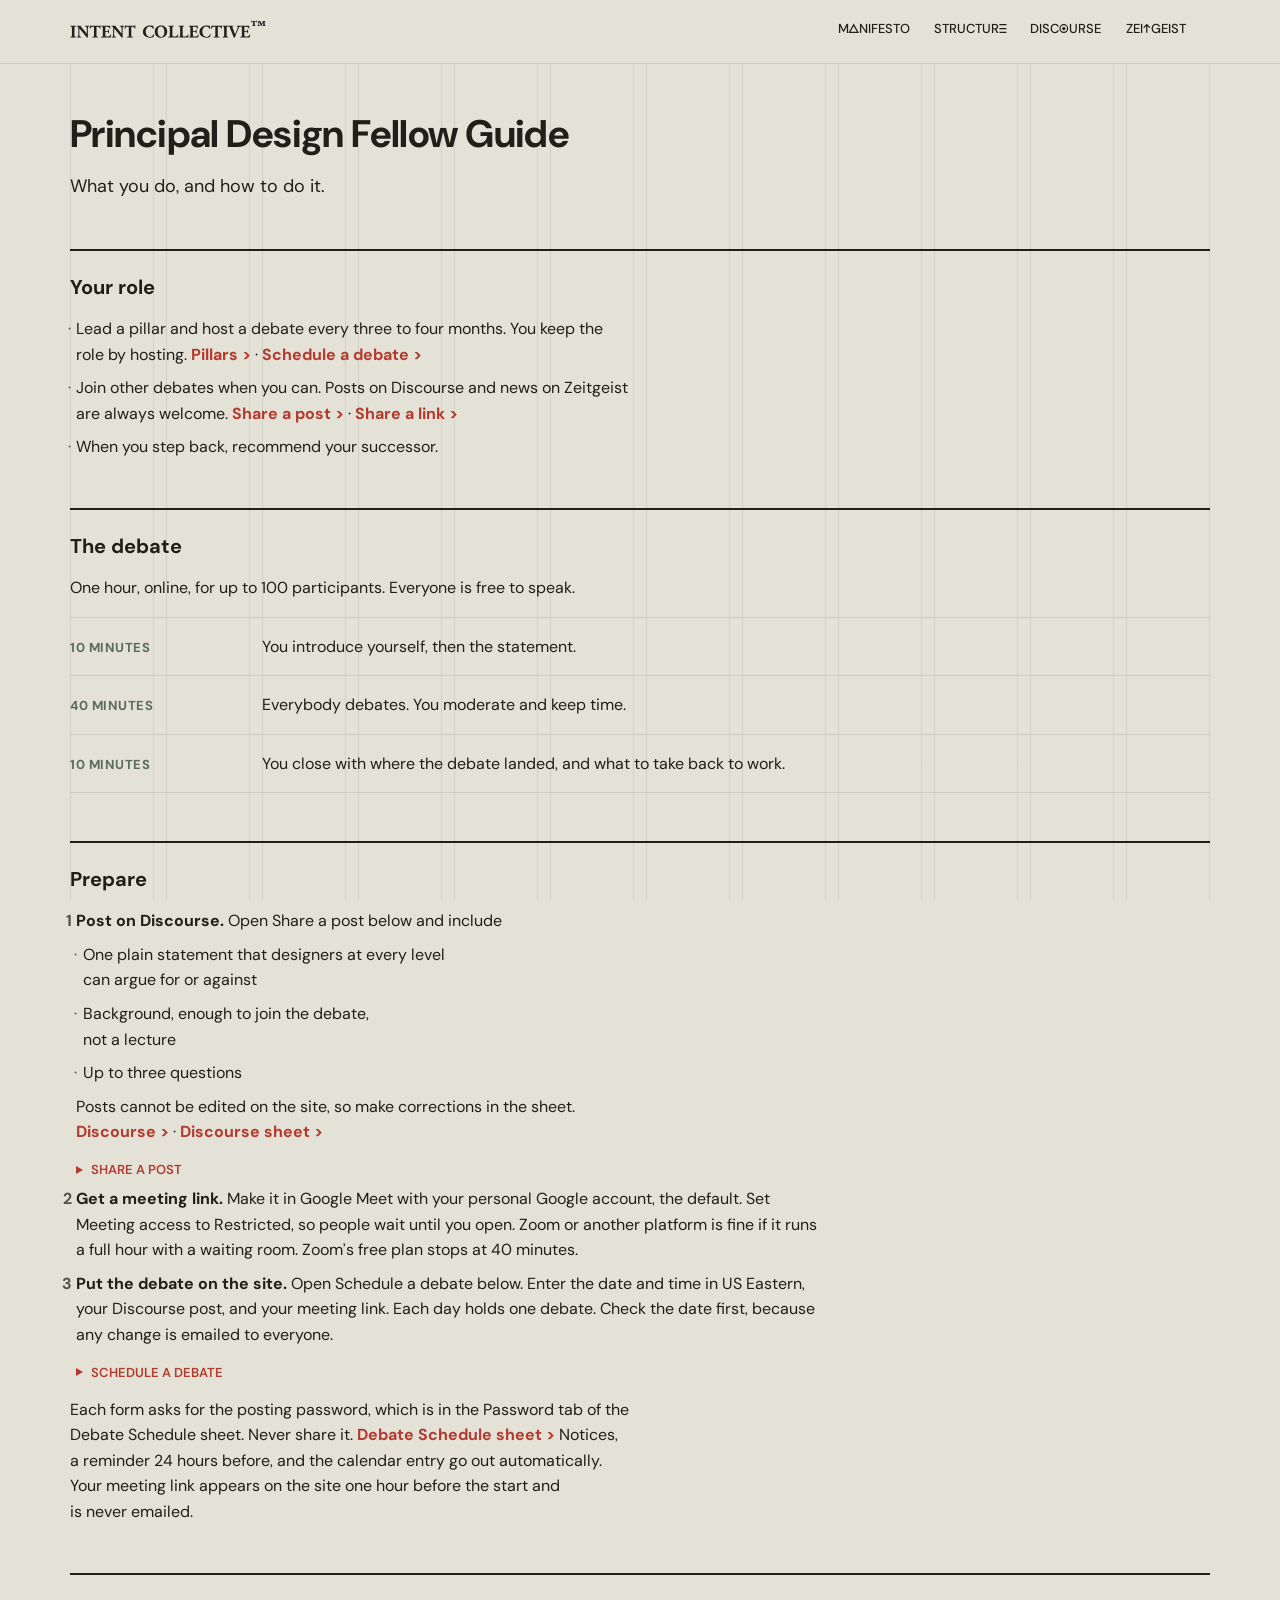
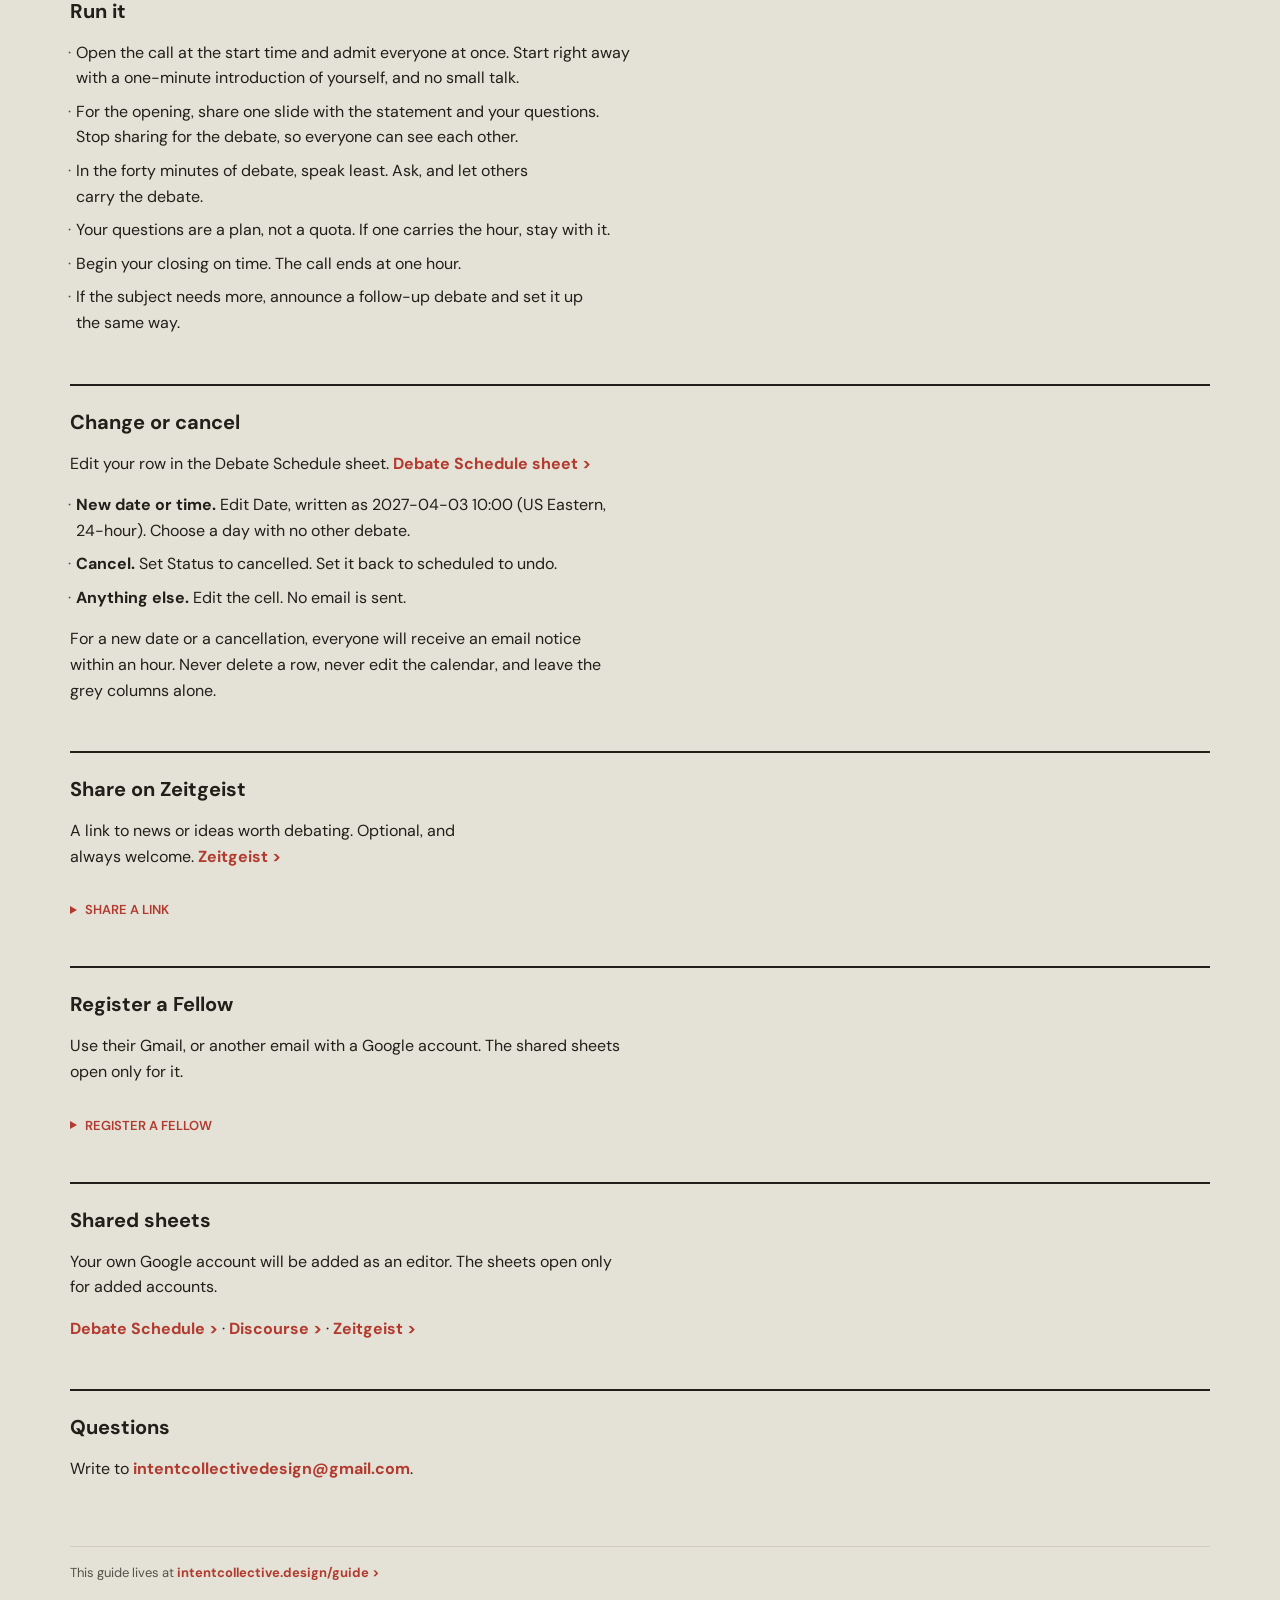
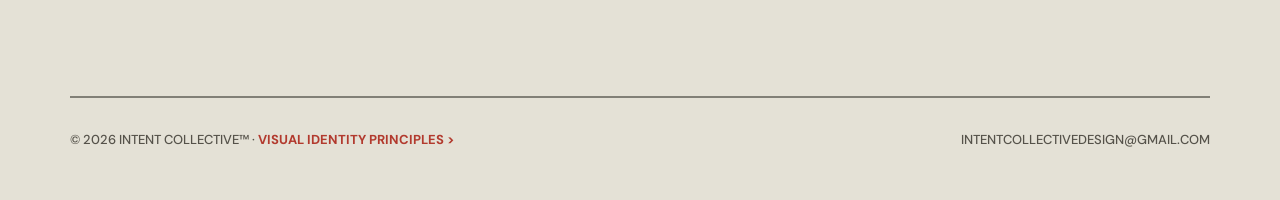
==== commit ea473935: "Menu: labels flush left on their column lines, like everything else Co-Authored-By: Claude Opus 5.5 " ====
--- a/guide/index.html
+++ b/guide/index.html
@@ -8,7 +8,7 @@
 <link rel="preconnect" href="https://fonts.googleapis.com">
 <link rel="preconnect" href="https://fonts.gstatic.com" crossorigin>
 <link href="https://fonts.googleapis.com/css2?family=EB+Garamond:ital@1&family=Poppins:wght@400&display=swap" rel="stylesheet">
-<link rel="stylesheet" href="/css/style.css?v=20261117g">
+<link rel="stylesheet" href="/css/style.css?v=20261117h">
 <style>
   :root {
     --paper: #E4E1D6; --raised: #EDEAE0; --ink: #211F1A; --ink-soft: #55524A;
--- a/css/style.css
+++ b/css/style.css
@@ -281,7 +281,7 @@
 .wordmark-bottom { height: 28px; width: auto; margin-top: var(--s5); }
 
 /* The menu takes the last four columns, one label to a column, each set
-   flush right on its column's line. */
+   flush left on its column's line, like everything else. */
 .site-nav {
   grid-column: -5 / -1;
   display: grid;
@@ -289,7 +289,7 @@
   column-gap: var(--gutter);
   font-weight: 500;
 }
-.site-nav a { position: relative; padding-bottom: var(--s0); justify-self: end; white-space: nowrap; }
+.site-nav a { position: relative; padding-bottom: var(--s0); justify-self: start; white-space: nowrap; }
 
 .site-nav a::after {
   content: "";
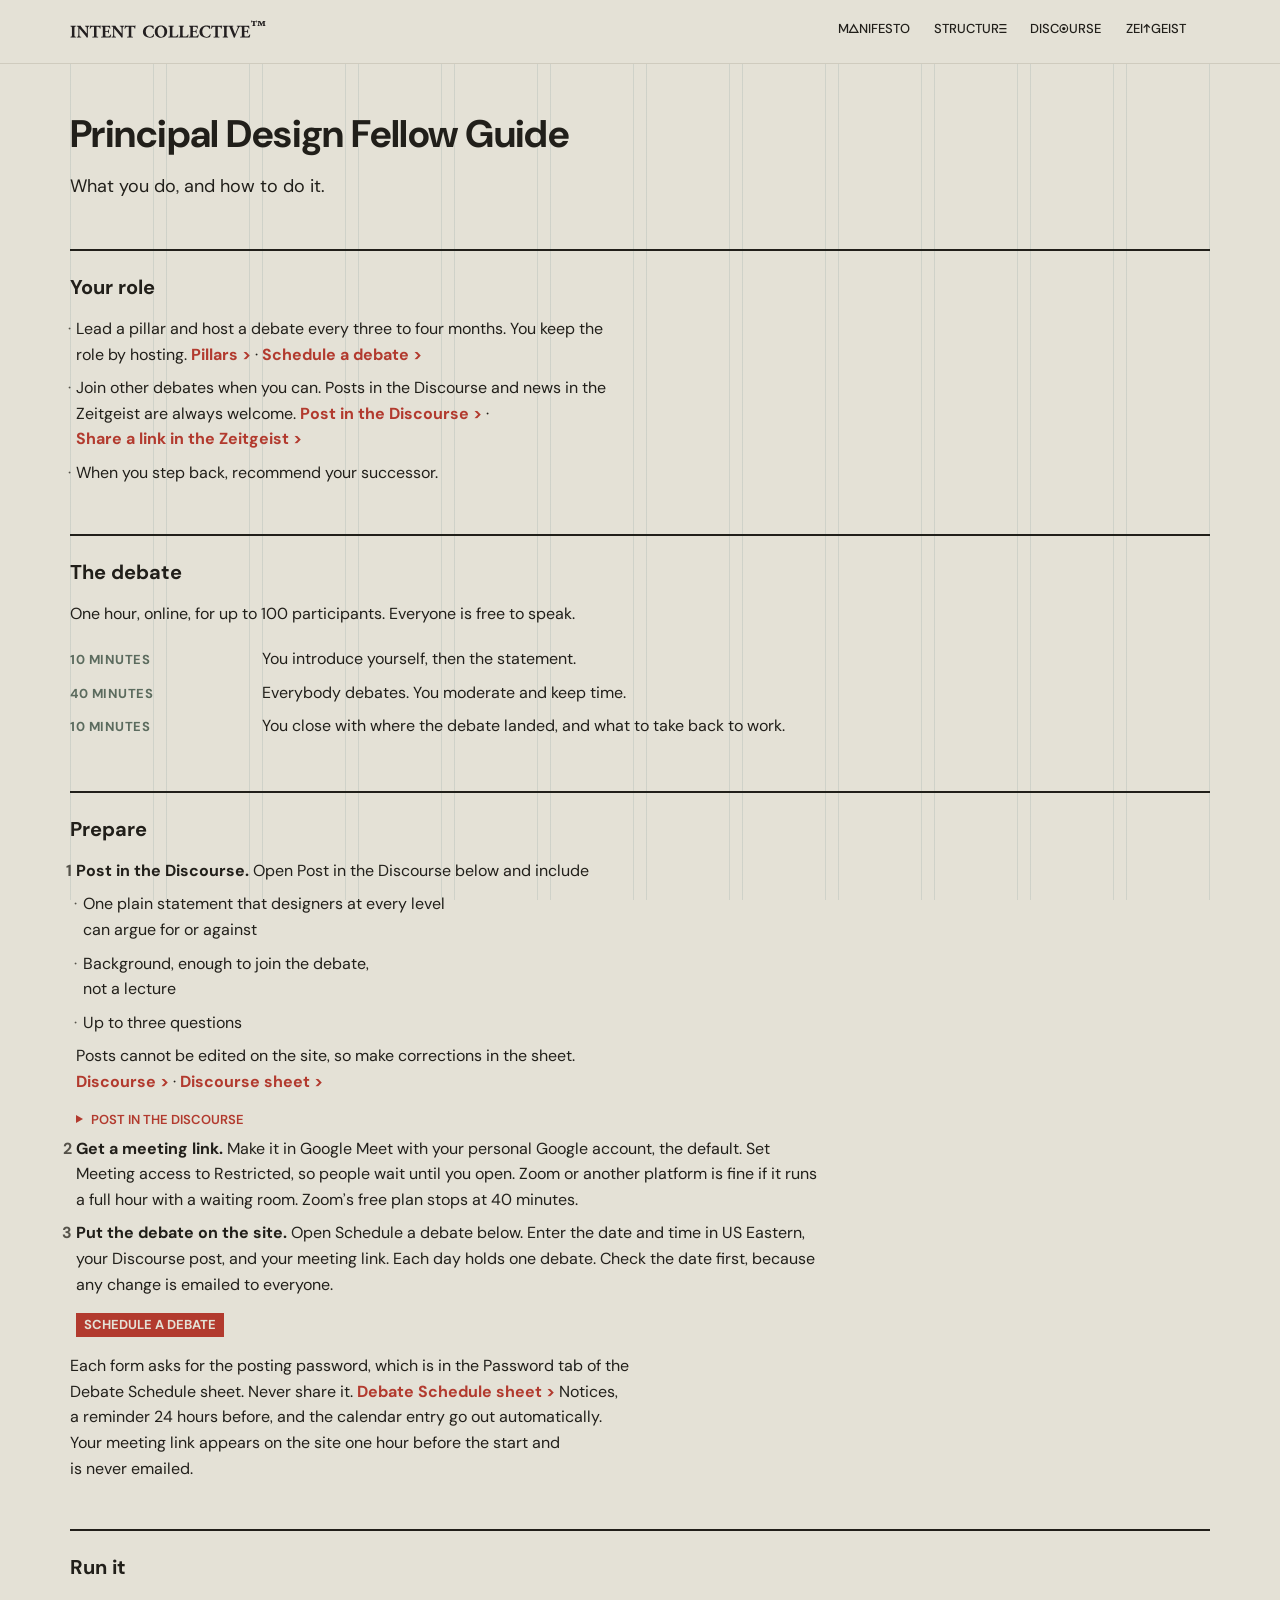
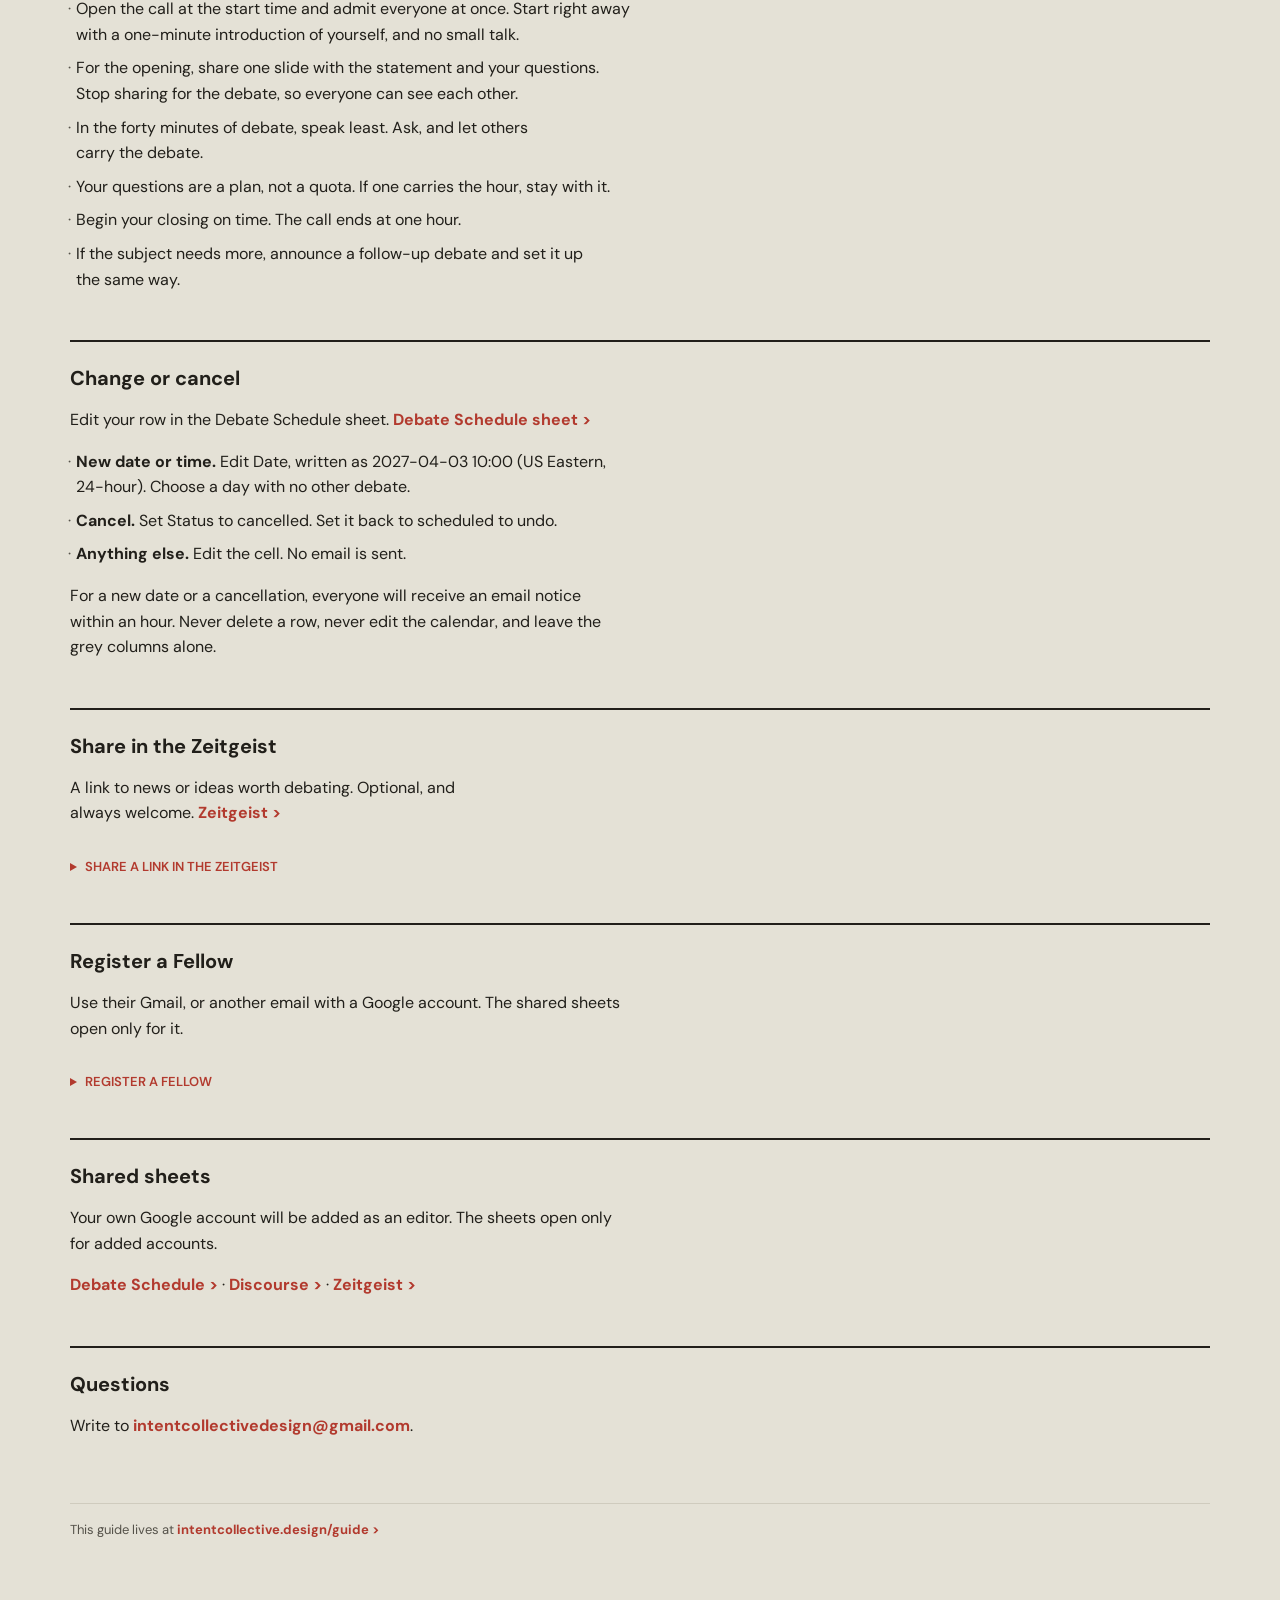
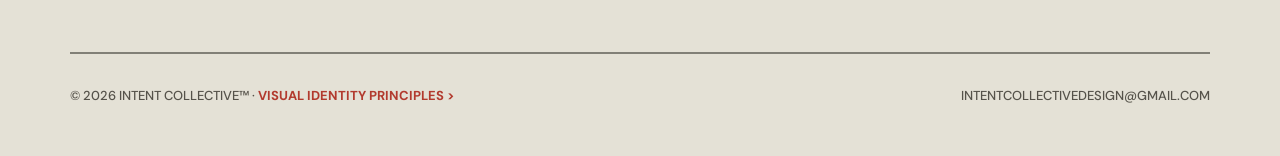
==== commit 42c4d054: "Guide: name Discourse and Zeitgeist in action links, tighten debate agenda, Schedule a debate as the" ====
--- a/guide/index.html
+++ b/guide/index.html
@@ -59,16 +59,18 @@
   .nw { white-space: nowrap; }
   .steps ul { margin: 8px 0; }
   .agenda { display: grid; gap: 0; margin: 16px 0; }
-  .agenda .row { display: grid; grid-template-columns: calc(2 * var(--col) + var(--gutter)) minmax(0, 1fr); gap: 16px var(--gutter); align-items: baseline; padding: 16px 0; border-bottom: 1px solid var(--rule); }
-  .agenda .row:first-child { border-top: 1px solid var(--rule); }
+  /* The three parts read as one hour, so the rows sit at body leading. */
+  .agenda .row { display: grid; grid-template-columns: calc(2 * var(--col) + var(--gutter)) minmax(0, 1fr); gap: 0 var(--gutter); align-items: baseline; padding: 4px 0; }
   .agenda .tag { font-size: var(--fs-label); font-weight: 700; text-transform: uppercase; letter-spacing: 0.04em; color: var(--sage); }
   .agenda p { margin: 0; max-width: none; }
   .link { color: var(--mark); font-weight: 700; white-space: nowrap; text-decoration: none; }
   a.link:hover { text-decoration: underline; }
-  @media (max-width: 640px) { .agenda .row { grid-template-columns: minmax(0, 1fr); gap: 8px; } }
+  @media (max-width: 640px) { .agenda .row { grid-template-columns: minmax(0, 1fr); gap: 0; padding: 8px 0 0; } }
 
   /* Forms fold open in place, under the step or section they belong to. */
   .article .compose-toggle { display: block; padding: 16px 0 0; }
+  /* "Schedule a debate" is the one red box on this page, as on the Index. */
+  .article #debate-toggle { display: block; margin: 16px 0 0; }
   .article .composer { margin: 16px 0 0; max-width: var(--measure-wide); }
   .article .composer p { max-width: none; }
   .steps > li { max-width: var(--measure-wide); }
@@ -109,7 +111,7 @@
 <h2>Your role</h2>
 <ul>
 <li>Lead a pillar and host a debate every three to four months. You keep the role by&nbsp;hosting. <a class="link" href="/structure.html#pillars">Pillars&nbsp;&gt;</a> &middot; <a class="link" href="#schedule">Schedule a debate&nbsp;&gt;</a></li>
-<li>Join other debates when you can. Posts on Discourse and news on Zeitgeist are always welcome. <a class="link" href="#post">Share a post&nbsp;&gt;</a> &middot; <a class="link" href="#zeitgeist">Share a link&nbsp;&gt;</a></li>
+<li>Join other debates when you can. Posts in the Discourse and news in the Zeitgeist are always welcome. <a class="link" href="#post">Post in the Discourse&nbsp;&gt;</a> &middot; <a class="link" href="#zeitgeist">Share a link in the Zeitgeist&nbsp;&gt;</a></li>
 <li>When you step back, recommend your&nbsp;successor.</li>
 </ul>
   </section>
@@ -127,14 +129,14 @@
   <section>
 <h2>Prepare</h2>
 <ol class="steps">
-<li id="post"><strong>Post on Discourse.</strong> Open Share a post below and&nbsp;include
+<li id="post"><strong>Post in the Discourse.</strong> Open Post in the Discourse below and&nbsp;include
 <ul>
 <li>One plain statement that designers at every level can argue for or&nbsp;against</li>
 <li>Background, enough to join the debate, not a&nbsp;lecture</li>
 <li>Up to three&nbsp;questions</li>
 </ul>
 Posts cannot be edited on the site, so make corrections in the sheet. <a class="link" href="/discourse.html">Discourse&nbsp;&gt;</a> &middot; <a class="link" target="_blank" rel="noopener" href="https://docs.google.com/spreadsheets/d/18iMENNfVjxmq6N_XQ1l2bf_UqOXvvqUdVeBfdLCwD3o/edit">Discourse sheet&nbsp;&gt;</a>
-    <button type="button" id="dc-toggle" class="compose-toggle" aria-expanded="false">Share a post</button>
+    <button type="button" id="dc-toggle" class="compose-toggle" aria-expanded="false">Post in the Discourse</button>
     <div id="dc-composer" class="composer hidden">
       <div class="field">
         <label for="dc-name">Name</label>
@@ -166,7 +168,7 @@
 </li>
 <li><strong>Get a meeting link.</strong> Make it in Google Meet with your personal Google account, the default. Set Meeting access to Restricted, so people wait until you open. Zoom or another platform is fine if it runs a full hour with a waiting room. Zoom&rsquo;s free plan stops at 40&nbsp;minutes.</li>
 <li id="schedule"><strong>Put the debate on the site.</strong> Open Schedule a debate below. Enter the date and time in US&nbsp;Eastern, your Discourse post, and your meeting link. Each day holds one debate. Check the date first, because any change is emailed to&nbsp;everyone.
-    <button type="button" id="debate-toggle" class="compose-toggle" hidden>Schedule a debate</button>
+    <button type="button" id="debate-toggle" class="btn-primary" hidden>Schedule a debate</button>
     <div id="debate-composer" class="composer hidden">
       <div class="field">
         <label for="d-host">Host name</label>
@@ -229,9 +231,9 @@
   </section>
 
   <section id="zeitgeist">
-<h2>Share on Zeitgeist</h2>
+<h2>Share in the Zeitgeist</h2>
 <p>A link to news or ideas worth debating. Optional, and always&nbsp;welcome. <a class="link" href="/zeitgeist.html">Zeitgeist&nbsp;&gt;</a></p>
-    <button type="button" id="zg-toggle" class="compose-toggle" aria-expanded="false">Share a link</button>
+    <button type="button" id="zg-toggle" class="compose-toggle" aria-expanded="false">Share a link in the Zeitgeist</button>
     <div id="zg-composer" class="composer hidden">
       <div class="field">
         <label for="zg-name">Name</label>
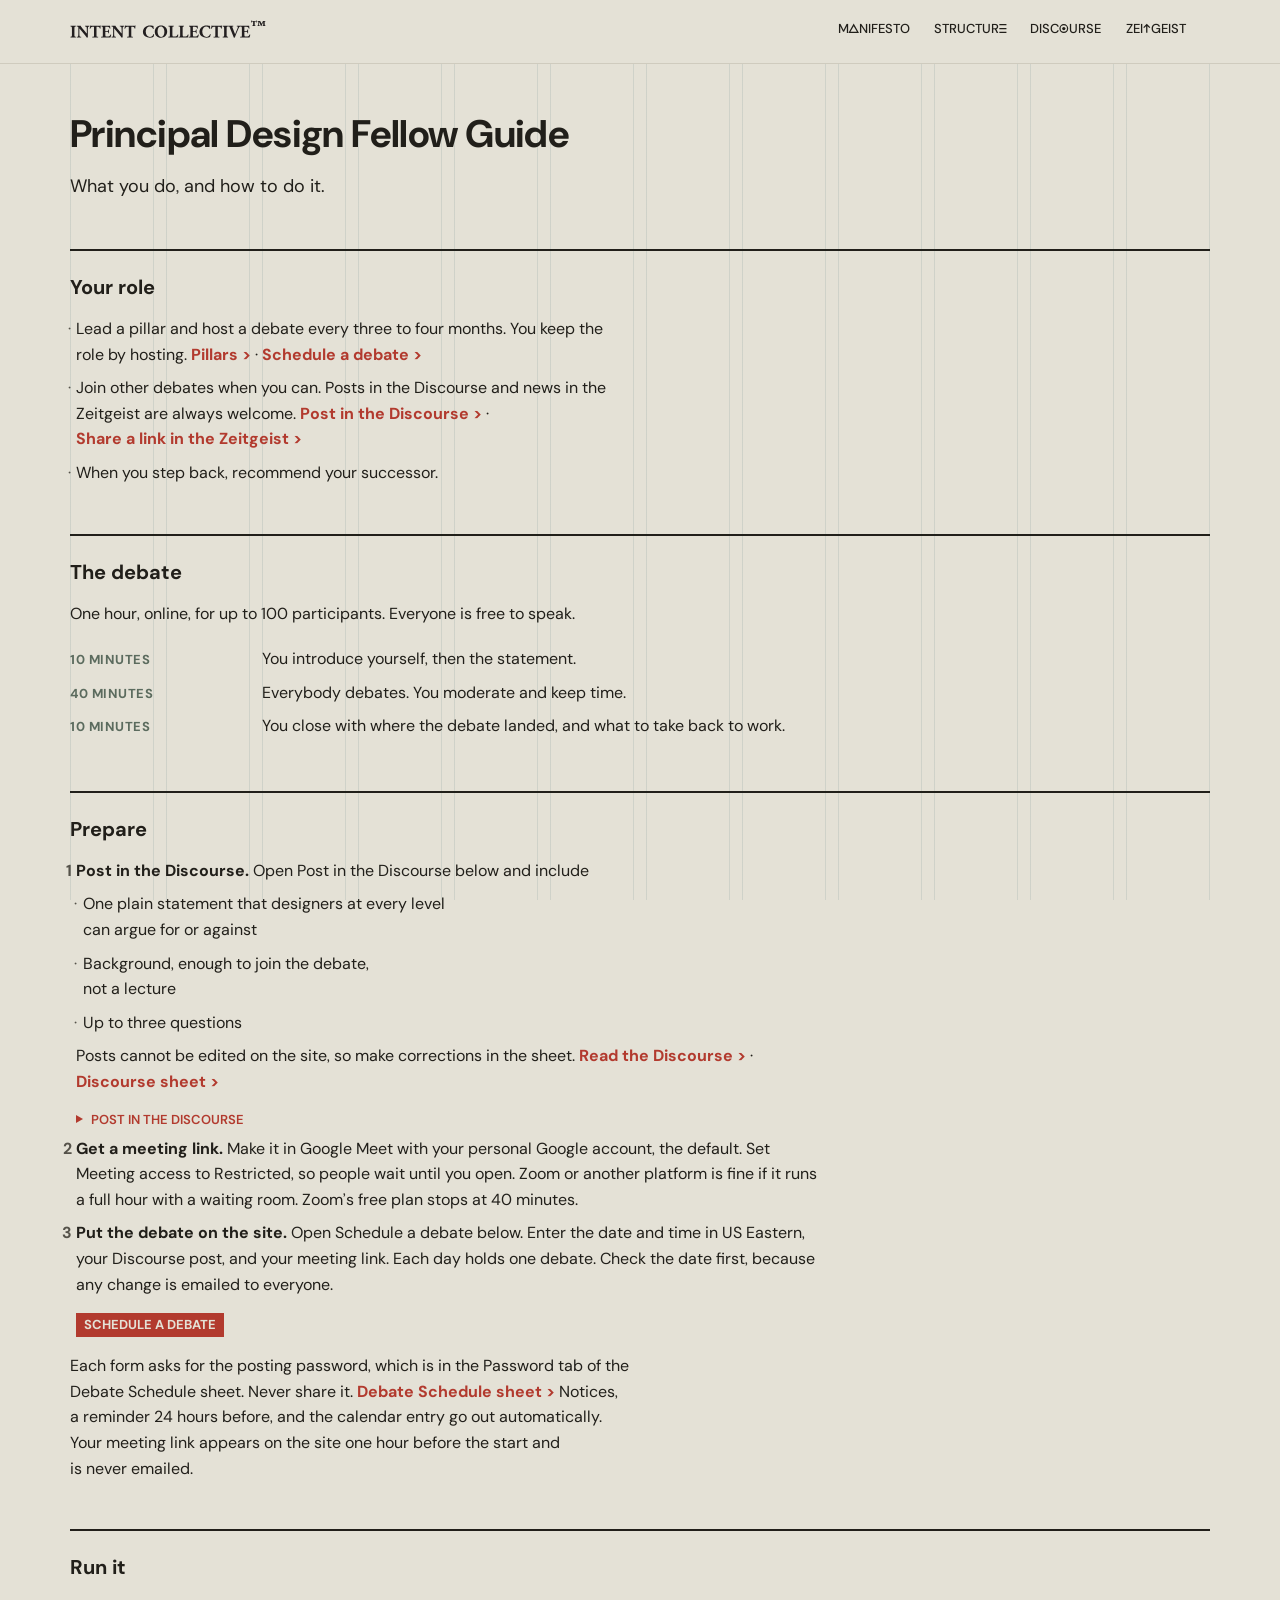
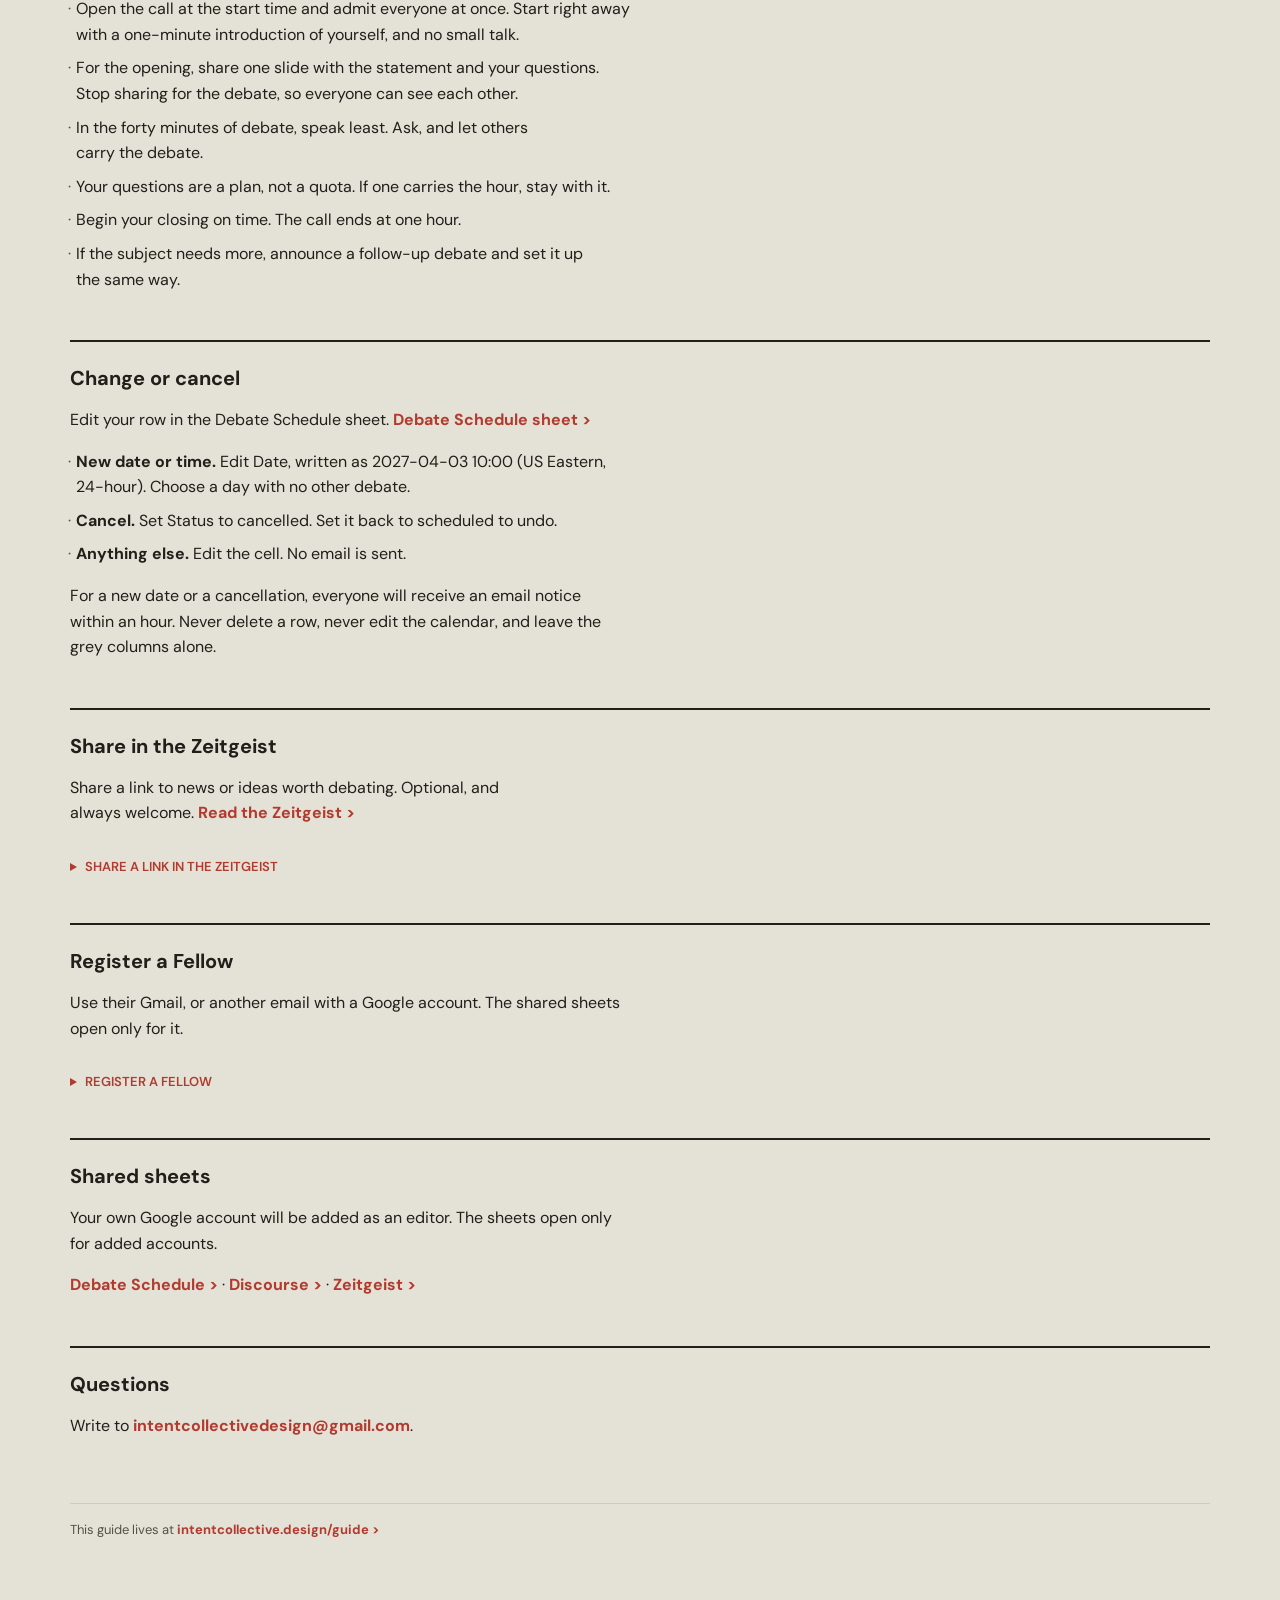
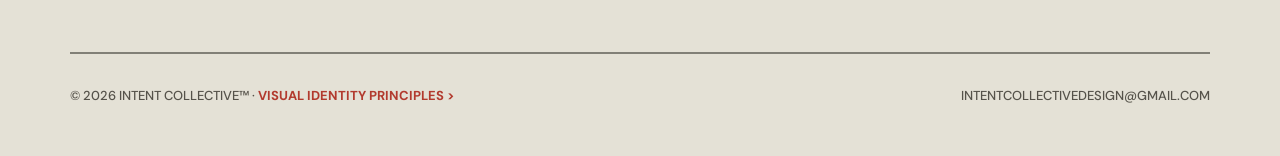
==== commit a73eb638: "Guide: lead the Zeitgeist line with Share, links read Read the Discourse and Read the Zeitgeist Co-A" ====
--- a/guide/index.html
+++ b/guide/index.html
@@ -135,7 +135,7 @@
 <li>Background, enough to join the debate, not a&nbsp;lecture</li>
 <li>Up to three&nbsp;questions</li>
 </ul>
-Posts cannot be edited on the site, so make corrections in the sheet. <a class="link" href="/discourse.html">Discourse&nbsp;&gt;</a> &middot; <a class="link" target="_blank" rel="noopener" href="https://docs.google.com/spreadsheets/d/18iMENNfVjxmq6N_XQ1l2bf_UqOXvvqUdVeBfdLCwD3o/edit">Discourse sheet&nbsp;&gt;</a>
+Posts cannot be edited on the site, so make corrections in the sheet. <a class="link" href="/discourse.html">Read the Discourse&nbsp;&gt;</a> &middot; <a class="link" target="_blank" rel="noopener" href="https://docs.google.com/spreadsheets/d/18iMENNfVjxmq6N_XQ1l2bf_UqOXvvqUdVeBfdLCwD3o/edit">Discourse sheet&nbsp;&gt;</a>
     <button type="button" id="dc-toggle" class="compose-toggle" aria-expanded="false">Post in the Discourse</button>
     <div id="dc-composer" class="composer hidden">
       <div class="field">
@@ -232,7 +232,7 @@
 
   <section id="zeitgeist">
 <h2>Share in the Zeitgeist</h2>
-<p>A link to news or ideas worth debating. Optional, and always&nbsp;welcome. <a class="link" href="/zeitgeist.html">Zeitgeist&nbsp;&gt;</a></p>
+<p>Share a link to news or ideas worth debating. Optional, and always&nbsp;welcome. <a class="link" href="/zeitgeist.html">Read the Zeitgeist&nbsp;&gt;</a></p>
     <button type="button" id="zg-toggle" class="compose-toggle" aria-expanded="false">Share a link in the Zeitgeist</button>
     <div id="zg-composer" class="composer hidden">
       <div class="field">
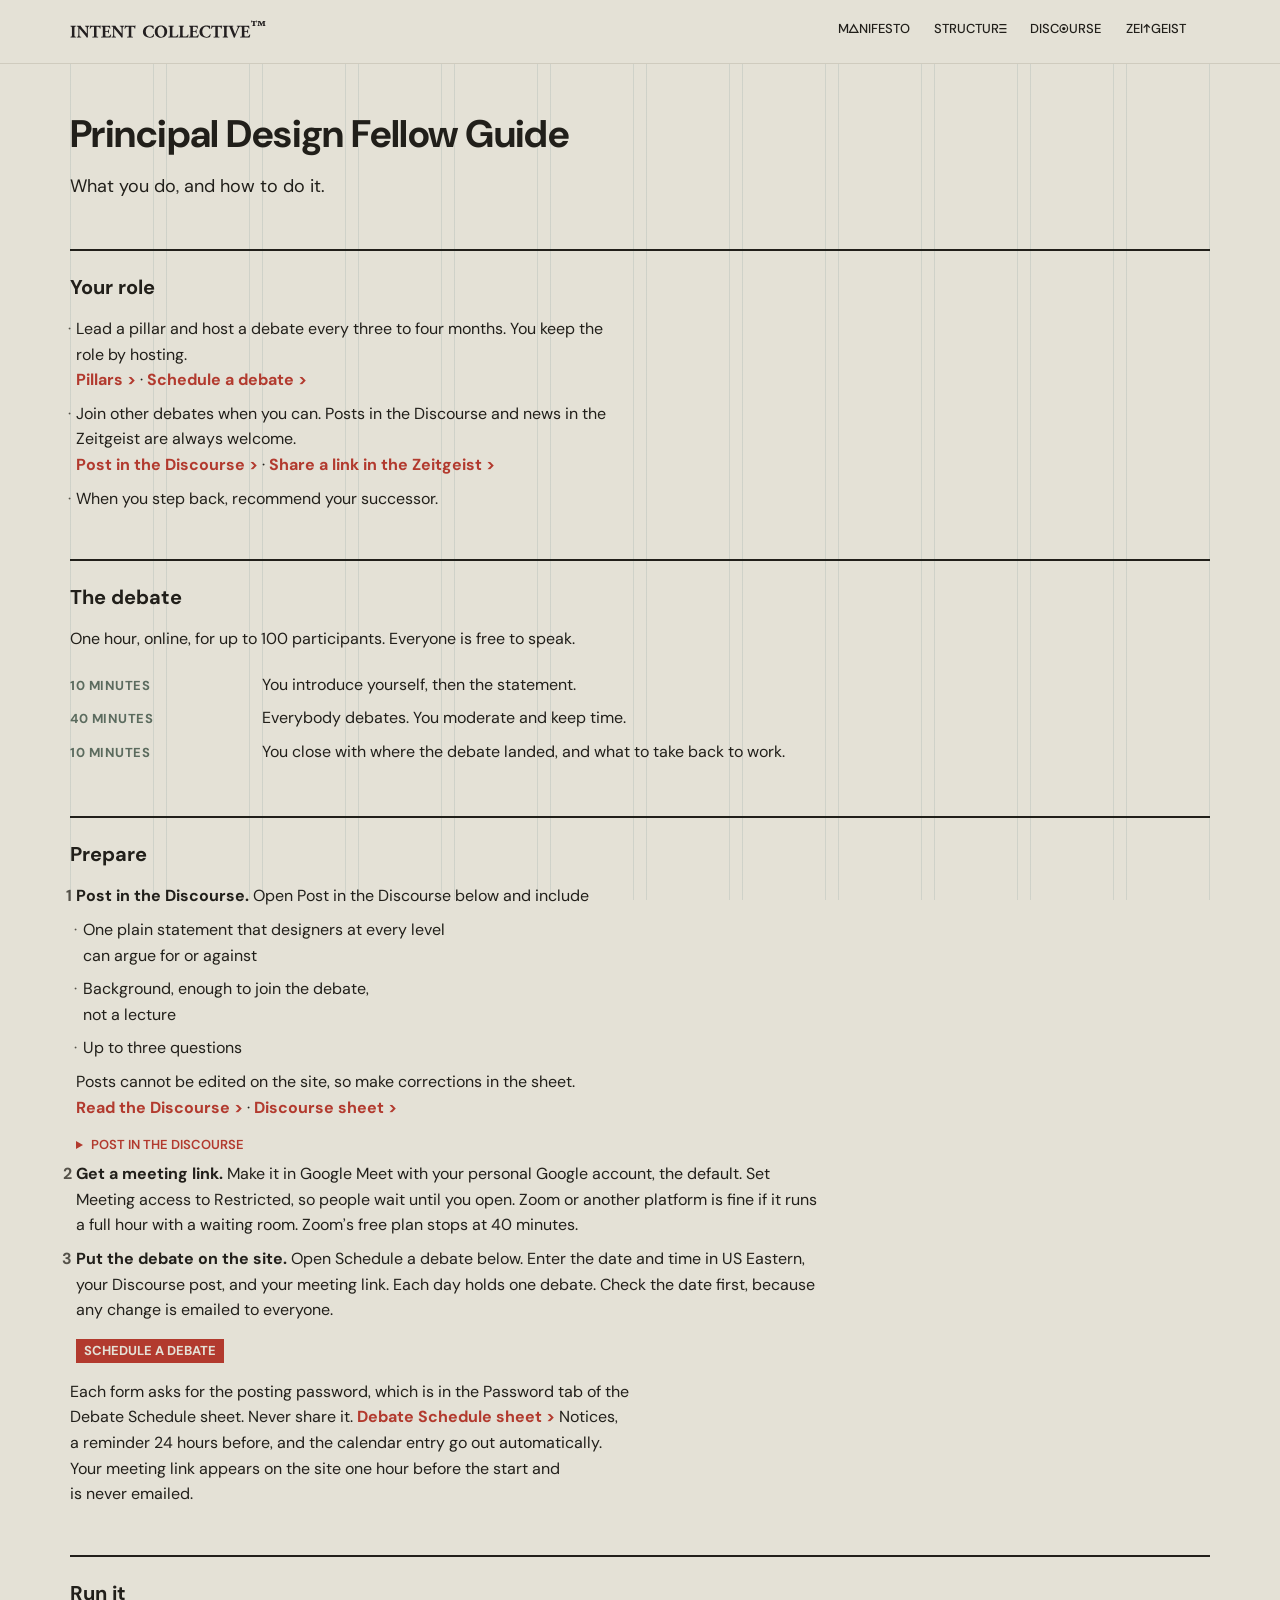
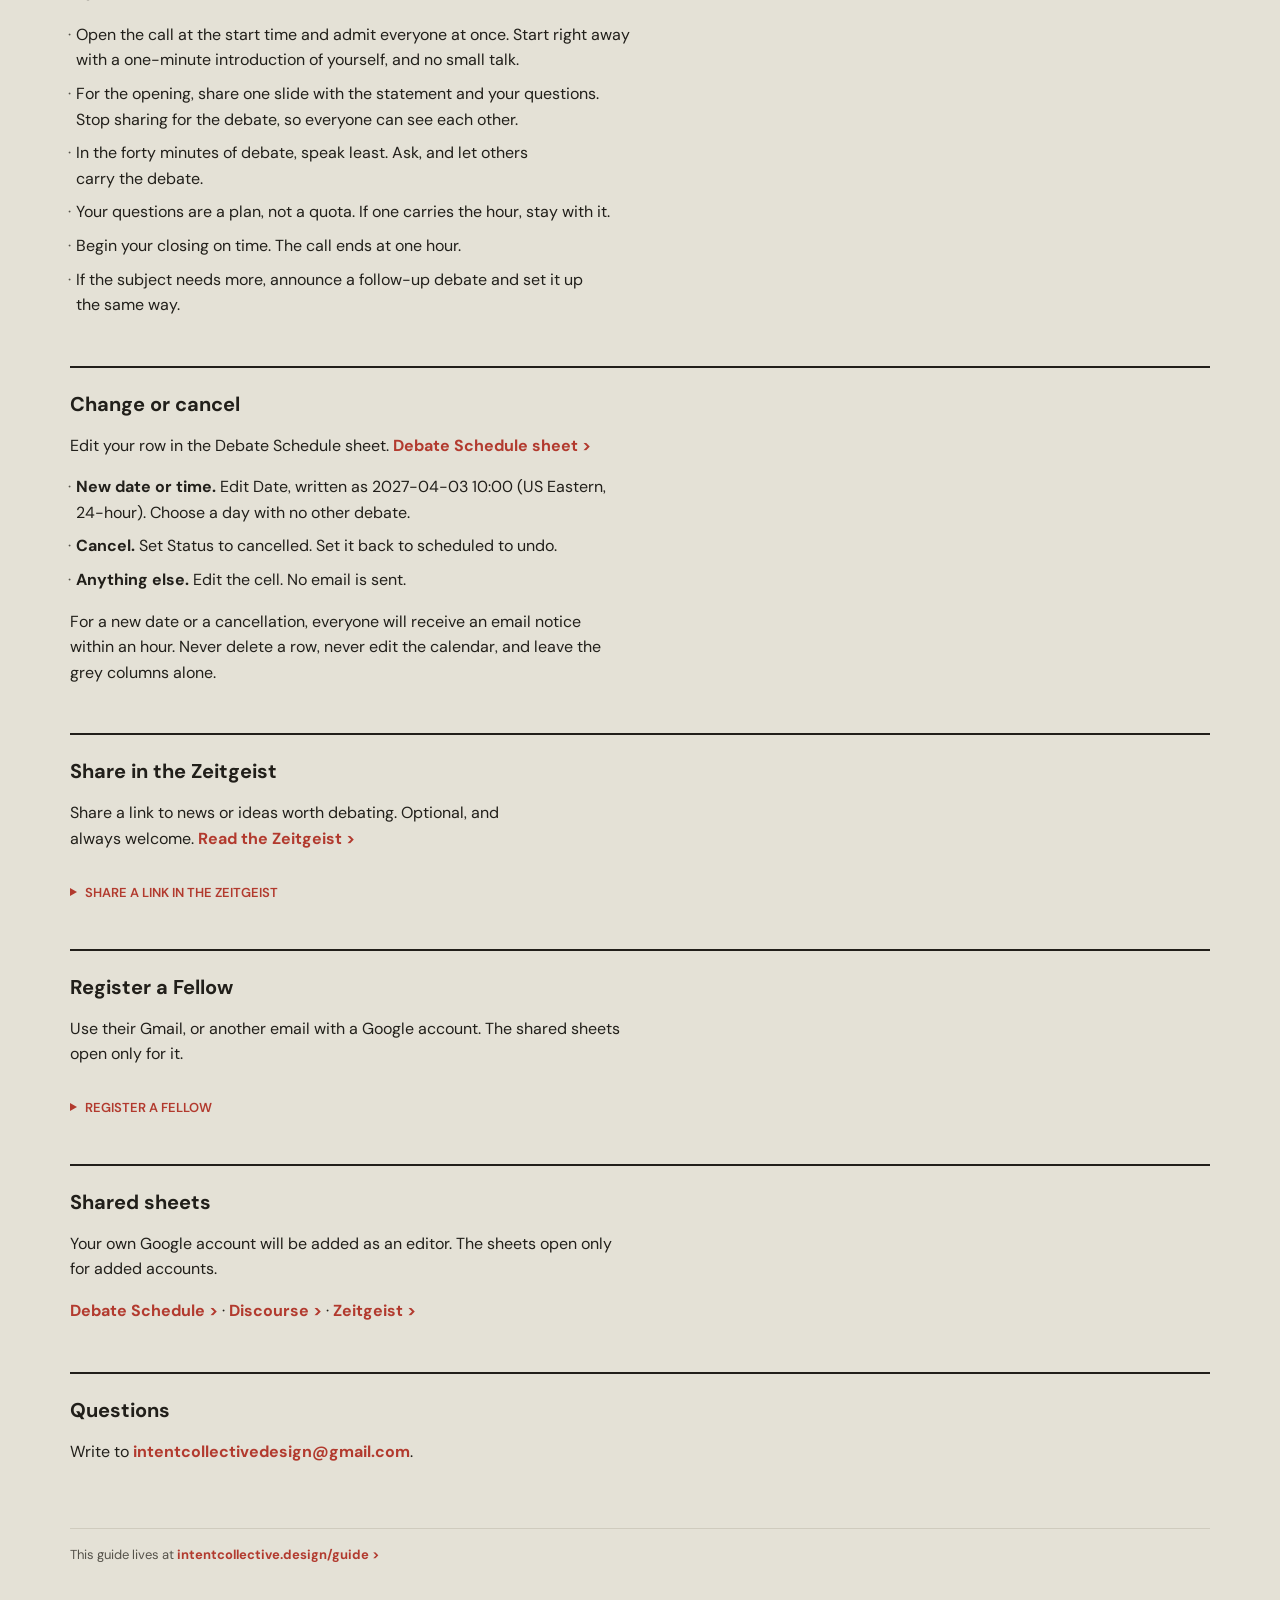
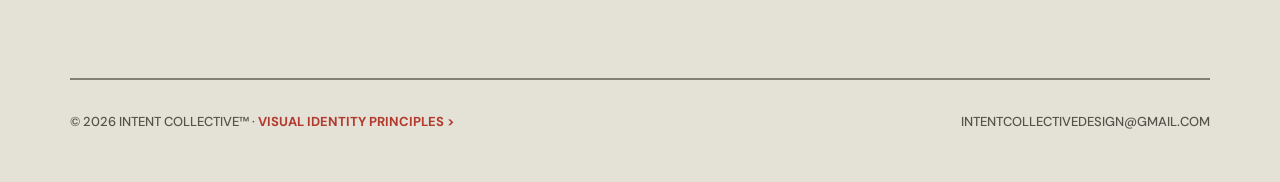
==== commit 6f6fbaaa: "Guide: link pairs start on their own line; midpoint stays with the first link Co-Authored-By: Claude" ====
--- a/guide/index.html
+++ b/guide/index.html
@@ -110,8 +110,8 @@
   <section>
 <h2>Your role</h2>
 <ul>
-<li>Lead a pillar and host a debate every three to four months. You keep the role by&nbsp;hosting. <a class="link" href="/structure.html#pillars">Pillars&nbsp;&gt;</a> &middot; <a class="link" href="#schedule">Schedule a debate&nbsp;&gt;</a></li>
-<li>Join other debates when you can. Posts in the Discourse and news in the Zeitgeist are always welcome. <a class="link" href="#post">Post in the Discourse&nbsp;&gt;</a> &middot; <a class="link" href="#zeitgeist">Share a link in the Zeitgeist&nbsp;&gt;</a></li>
+<li>Lead a pillar and host a debate every three to four months. You keep the role by&nbsp;hosting.<br><a class="link" href="/structure.html#pillars">Pillars&nbsp;&gt;</a>&nbsp;&middot; <a class="link" href="#schedule">Schedule a debate&nbsp;&gt;</a></li>
+<li>Join other debates when you can. Posts in the Discourse and news in the Zeitgeist are always welcome.<br><a class="link" href="#post">Post in the Discourse&nbsp;&gt;</a>&nbsp;&middot; <a class="link" href="#zeitgeist">Share a link in the Zeitgeist&nbsp;&gt;</a></li>
 <li>When you step back, recommend your&nbsp;successor.</li>
 </ul>
   </section>
@@ -135,7 +135,7 @@
 <li>Background, enough to join the debate, not a&nbsp;lecture</li>
 <li>Up to three&nbsp;questions</li>
 </ul>
-Posts cannot be edited on the site, so make corrections in the sheet. <a class="link" href="/discourse.html">Read the Discourse&nbsp;&gt;</a> &middot; <a class="link" target="_blank" rel="noopener" href="https://docs.google.com/spreadsheets/d/18iMENNfVjxmq6N_XQ1l2bf_UqOXvvqUdVeBfdLCwD3o/edit">Discourse sheet&nbsp;&gt;</a>
+Posts cannot be edited on the site, so make corrections in the sheet.<br><a class="link" href="/discourse.html">Read the Discourse&nbsp;&gt;</a>&nbsp;&middot; <a class="link" target="_blank" rel="noopener" href="https://docs.google.com/spreadsheets/d/18iMENNfVjxmq6N_XQ1l2bf_UqOXvvqUdVeBfdLCwD3o/edit">Discourse sheet&nbsp;&gt;</a>
     <button type="button" id="dc-toggle" class="compose-toggle" aria-expanded="false">Post in the Discourse</button>
     <div id="dc-composer" class="composer hidden">
       <div class="field">
@@ -309,7 +309,7 @@
   <section>
 <h2>Shared sheets</h2>
 <p>Your own Google account will be added as an editor. The sheets open only for added&nbsp;accounts.</p>
-<p><a class="link" target="_blank" rel="noopener" href="https://docs.google.com/spreadsheets/d/1qurym1SkWPI0_CUCNIISxIXd4Pdf2Dz-KbMpYVQDiYs/edit">Debate Schedule&nbsp;&gt;</a> &middot; <a class="link" target="_blank" rel="noopener" href="https://docs.google.com/spreadsheets/d/18iMENNfVjxmq6N_XQ1l2bf_UqOXvvqUdVeBfdLCwD3o/edit">Discourse&nbsp;&gt;</a> &middot; <a class="link" target="_blank" rel="noopener" href="https://docs.google.com/spreadsheets/d/1dtq-5oK2_gNUTHsSx0iRr6bHLr1VCt1_n54Q8HMh3Go/edit">Zeitgeist&nbsp;&gt;</a></p>
+<p><a class="link" target="_blank" rel="noopener" href="https://docs.google.com/spreadsheets/d/1qurym1SkWPI0_CUCNIISxIXd4Pdf2Dz-KbMpYVQDiYs/edit">Debate Schedule&nbsp;&gt;</a>&nbsp;&middot; <a class="link" target="_blank" rel="noopener" href="https://docs.google.com/spreadsheets/d/18iMENNfVjxmq6N_XQ1l2bf_UqOXvvqUdVeBfdLCwD3o/edit">Discourse&nbsp;&gt;</a>&nbsp;&middot; <a class="link" target="_blank" rel="noopener" href="https://docs.google.com/spreadsheets/d/1dtq-5oK2_gNUTHsSx0iRr6bHLr1VCt1_n54Q8HMh3Go/edit">Zeitgeist&nbsp;&gt;</a></p>
   </section>
 
   <section>
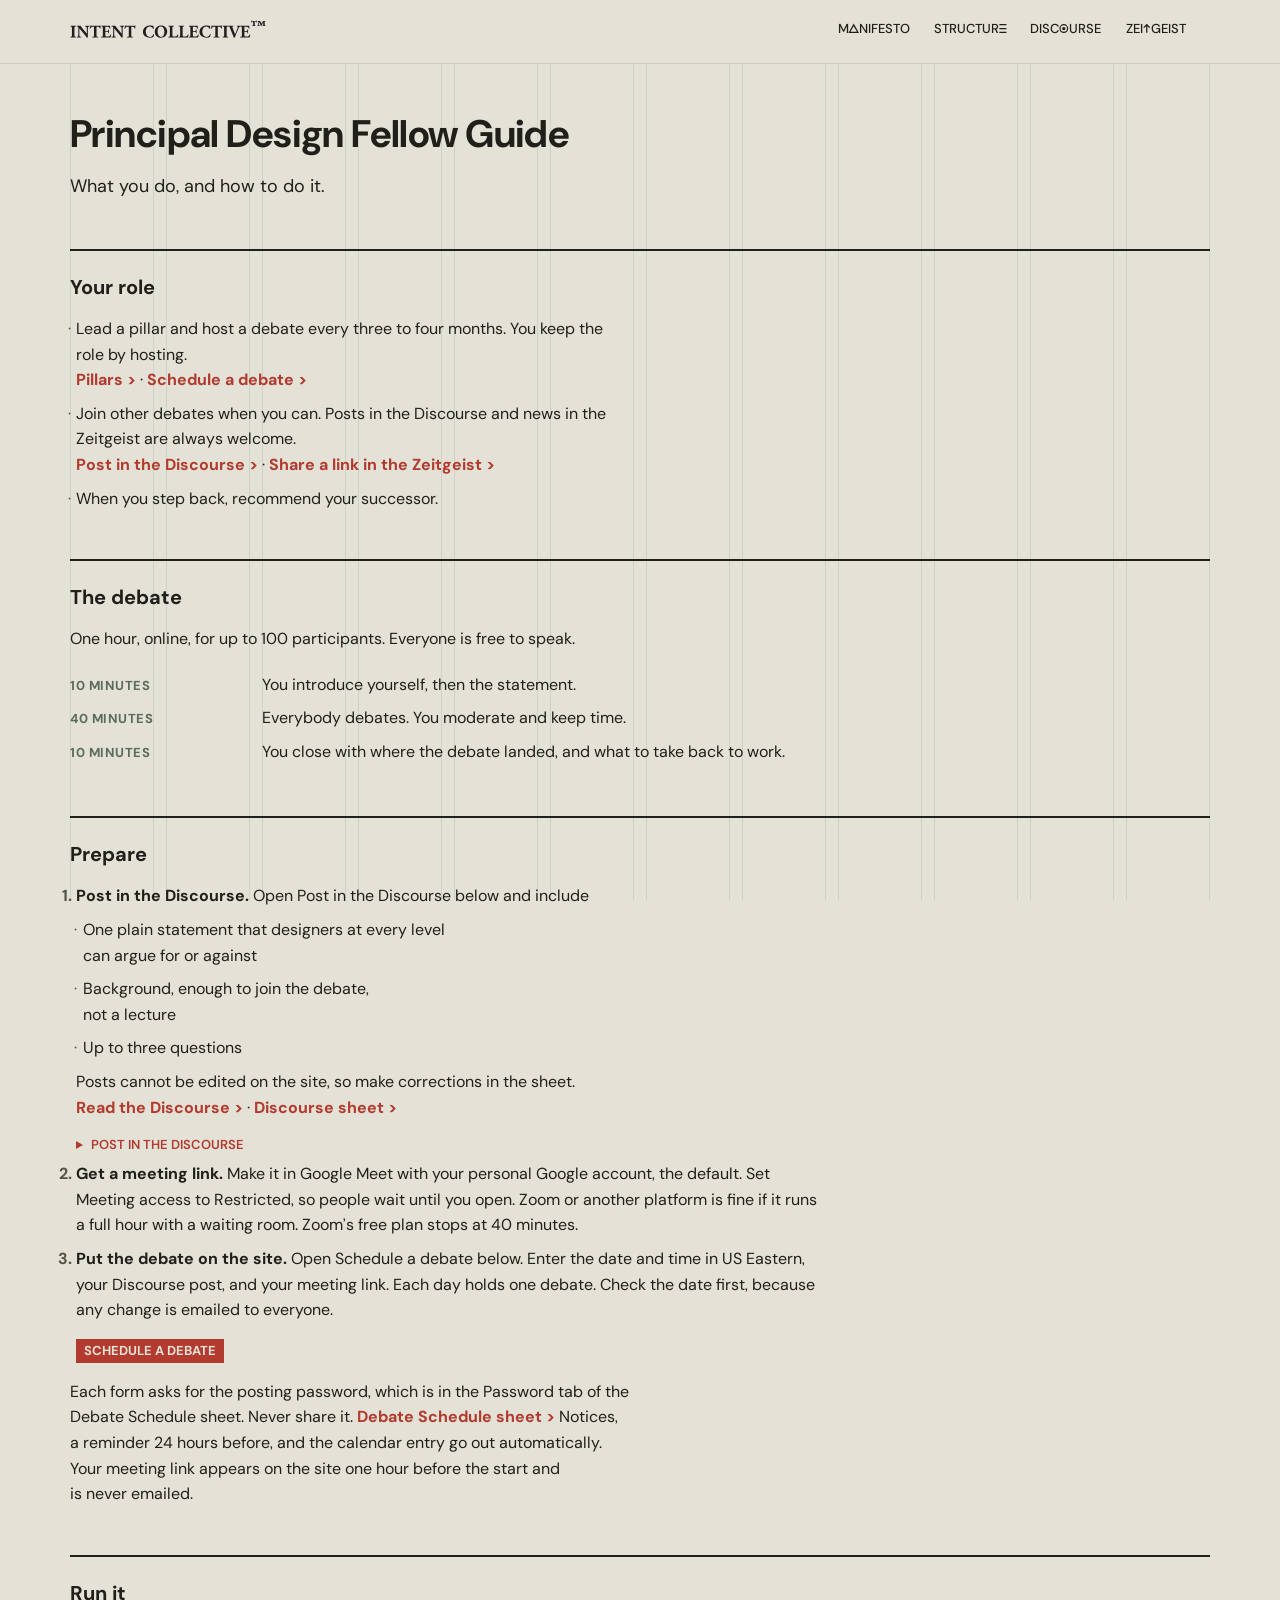
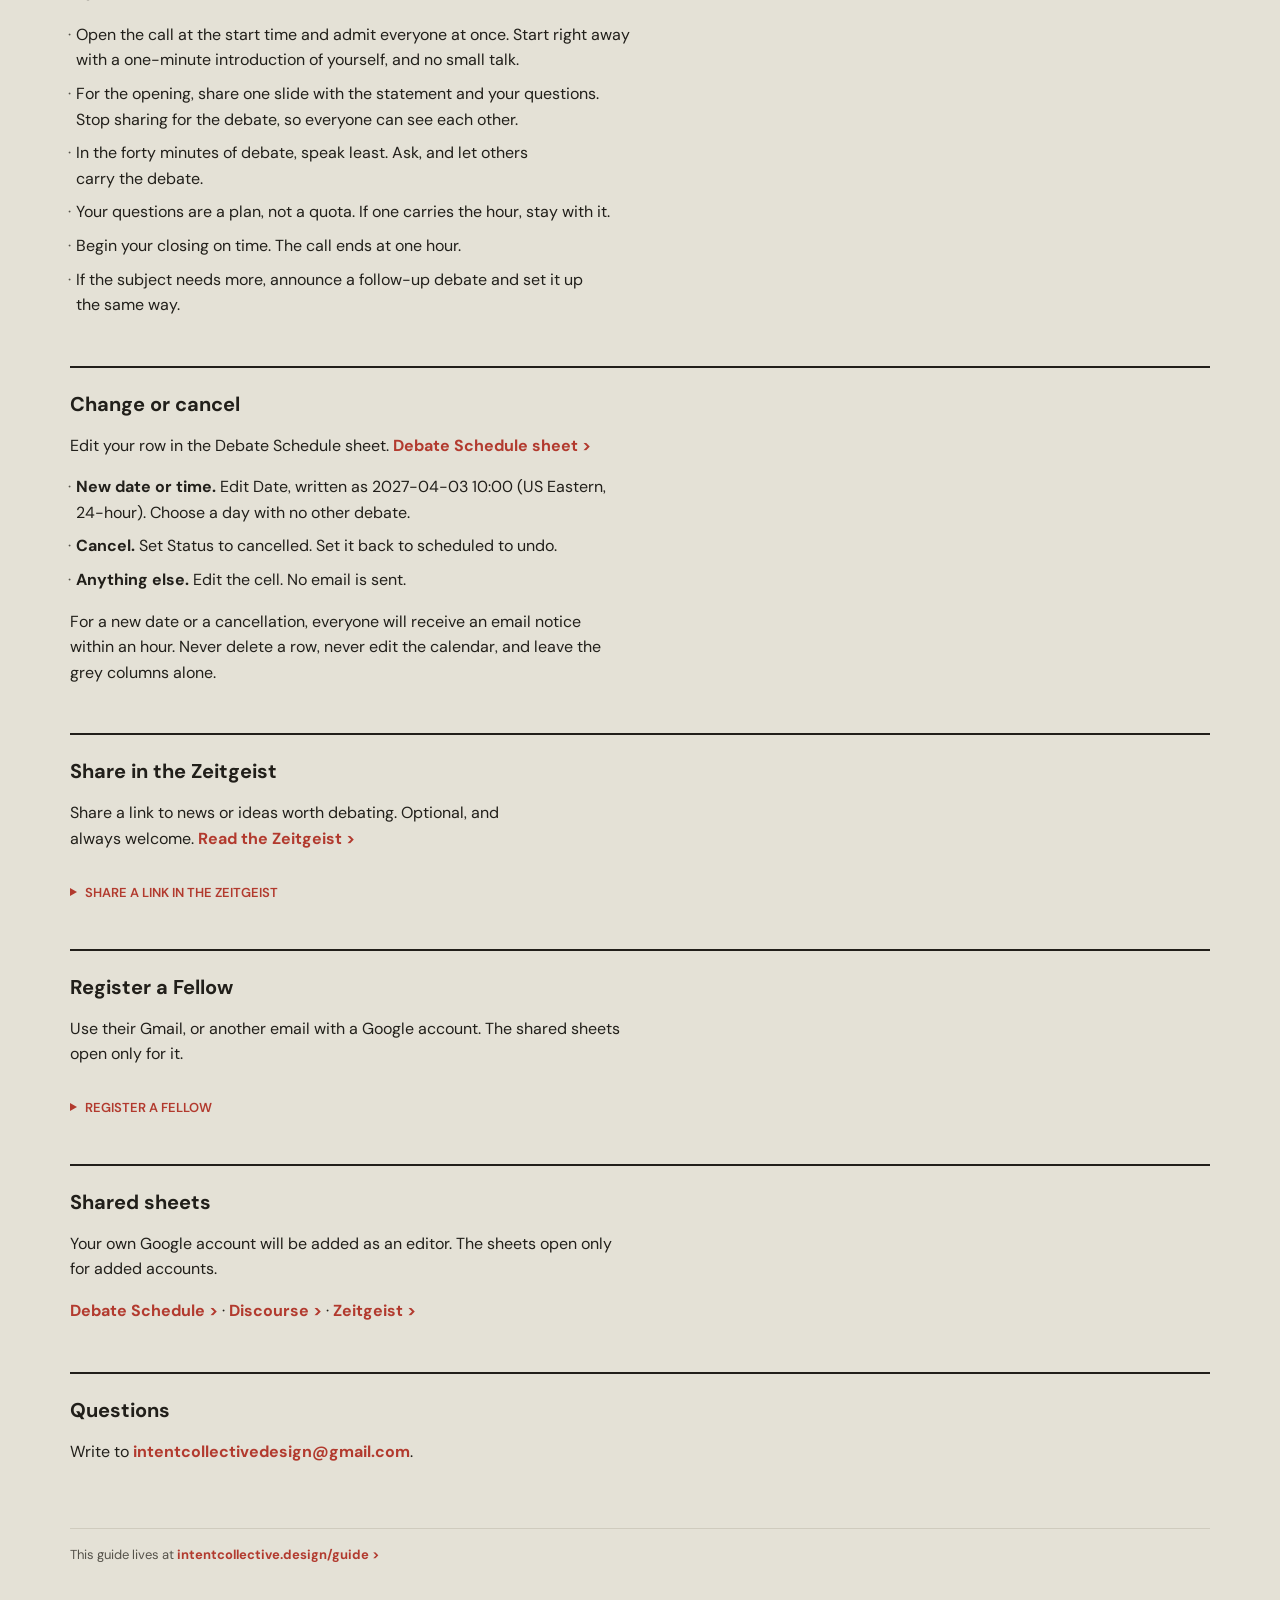
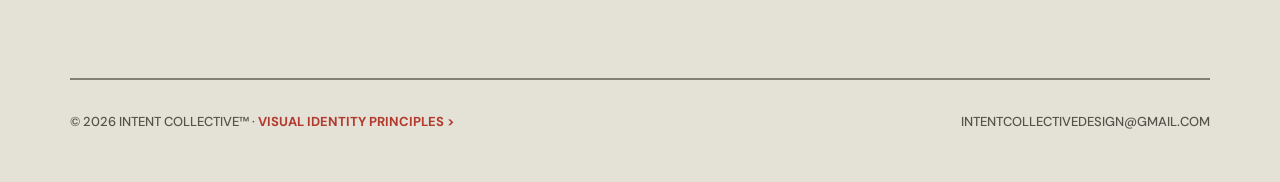
==== commit 51f1afaa: "Guide: numbered steps read "1." "2." "3." Co-Authored-By: Claude Opus 5.5 <noreply@anthropic.com> Cl" ====
--- a/guide/index.html
+++ b/guide/index.html
@@ -53,7 +53,7 @@
   ul > li::before { content: "\00B7"; position: absolute; left: -0.2em; width: 0.3em; text-align: center; color: var(--ink-soft); }
   ol { counter-reset: item; }
   ol > li { counter-increment: item; }
-  ol > li::before { content: counter(item); position: absolute; left: -1.05em; width: 1.2em; text-align: right; font-weight: 700; color: var(--ink-soft); }
+  ol > li::before { content: counter(item) "."; position: absolute; left: -1.05em; width: 1.2em; text-align: right; font-weight: 700; color: var(--ink-soft); }
   strong { font-weight: 700; }
   .soft { color: var(--ink-soft); }
   .nw { white-space: nowrap; }
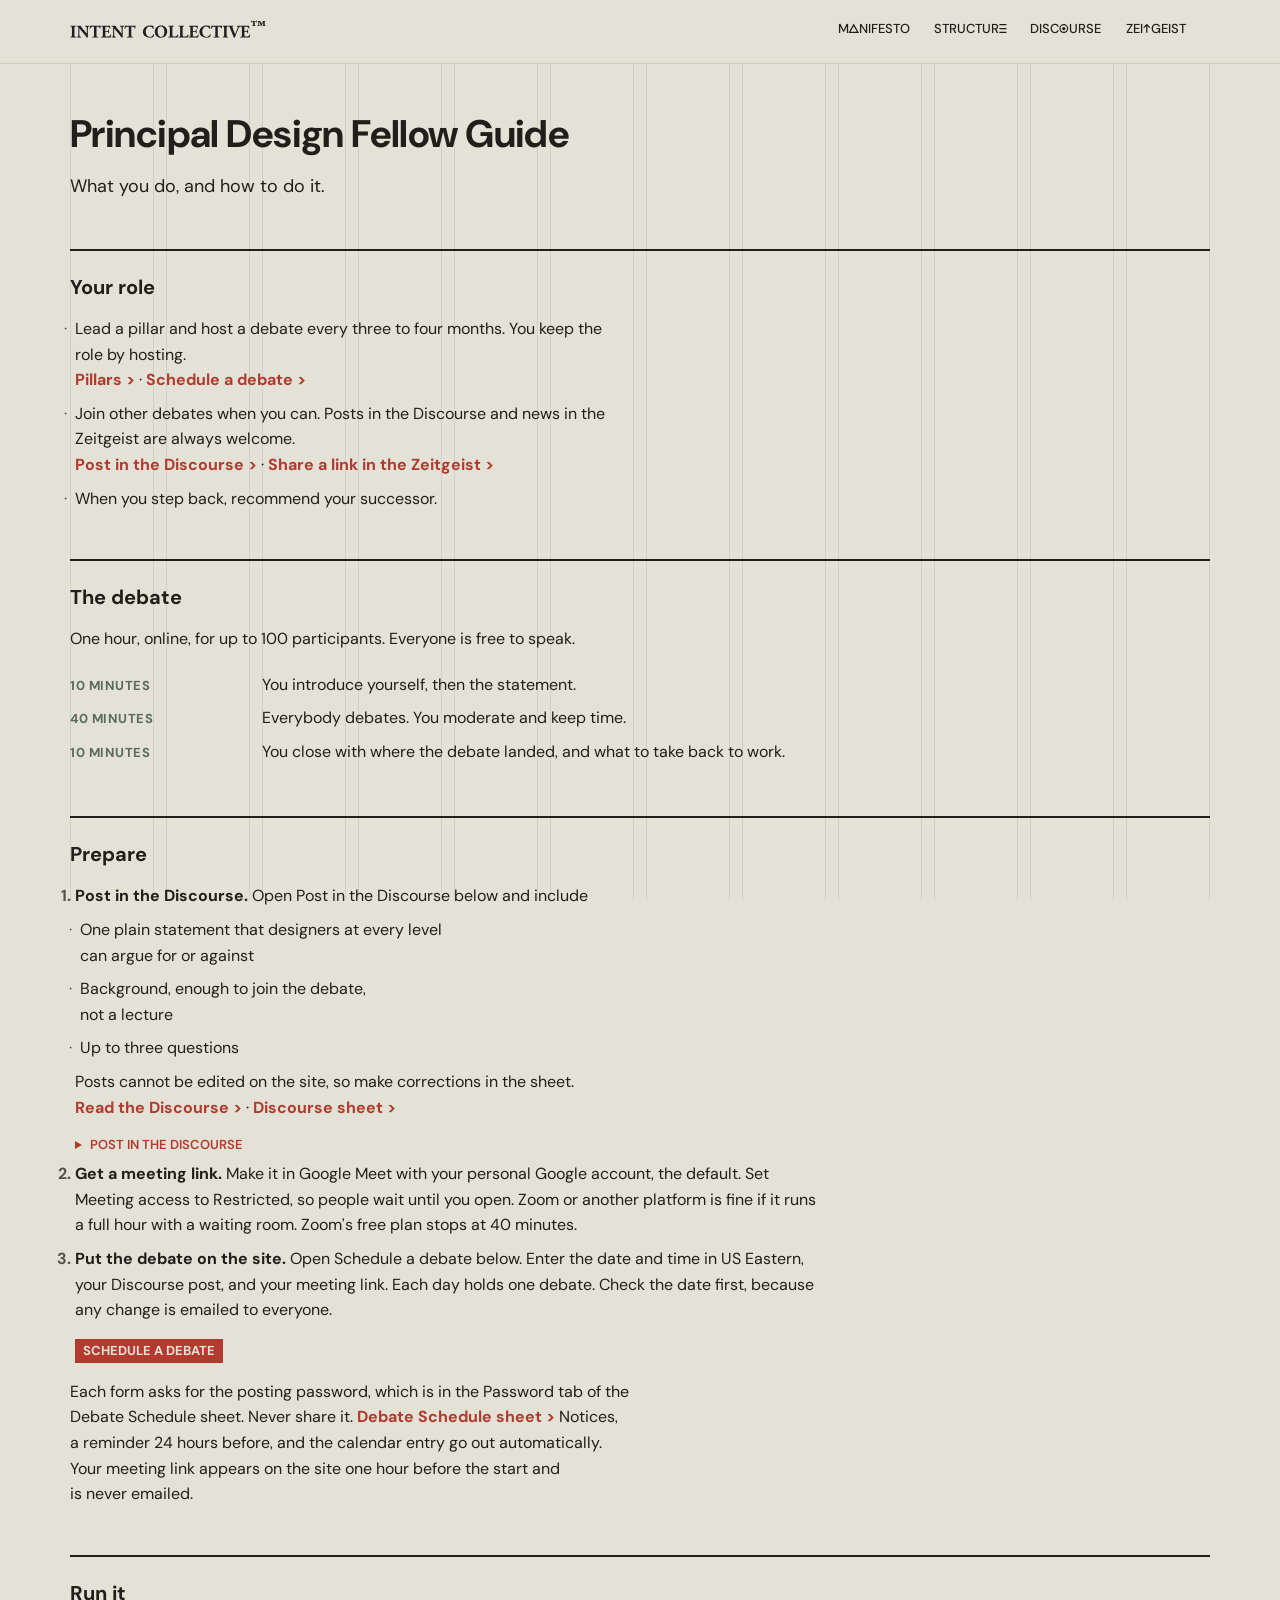
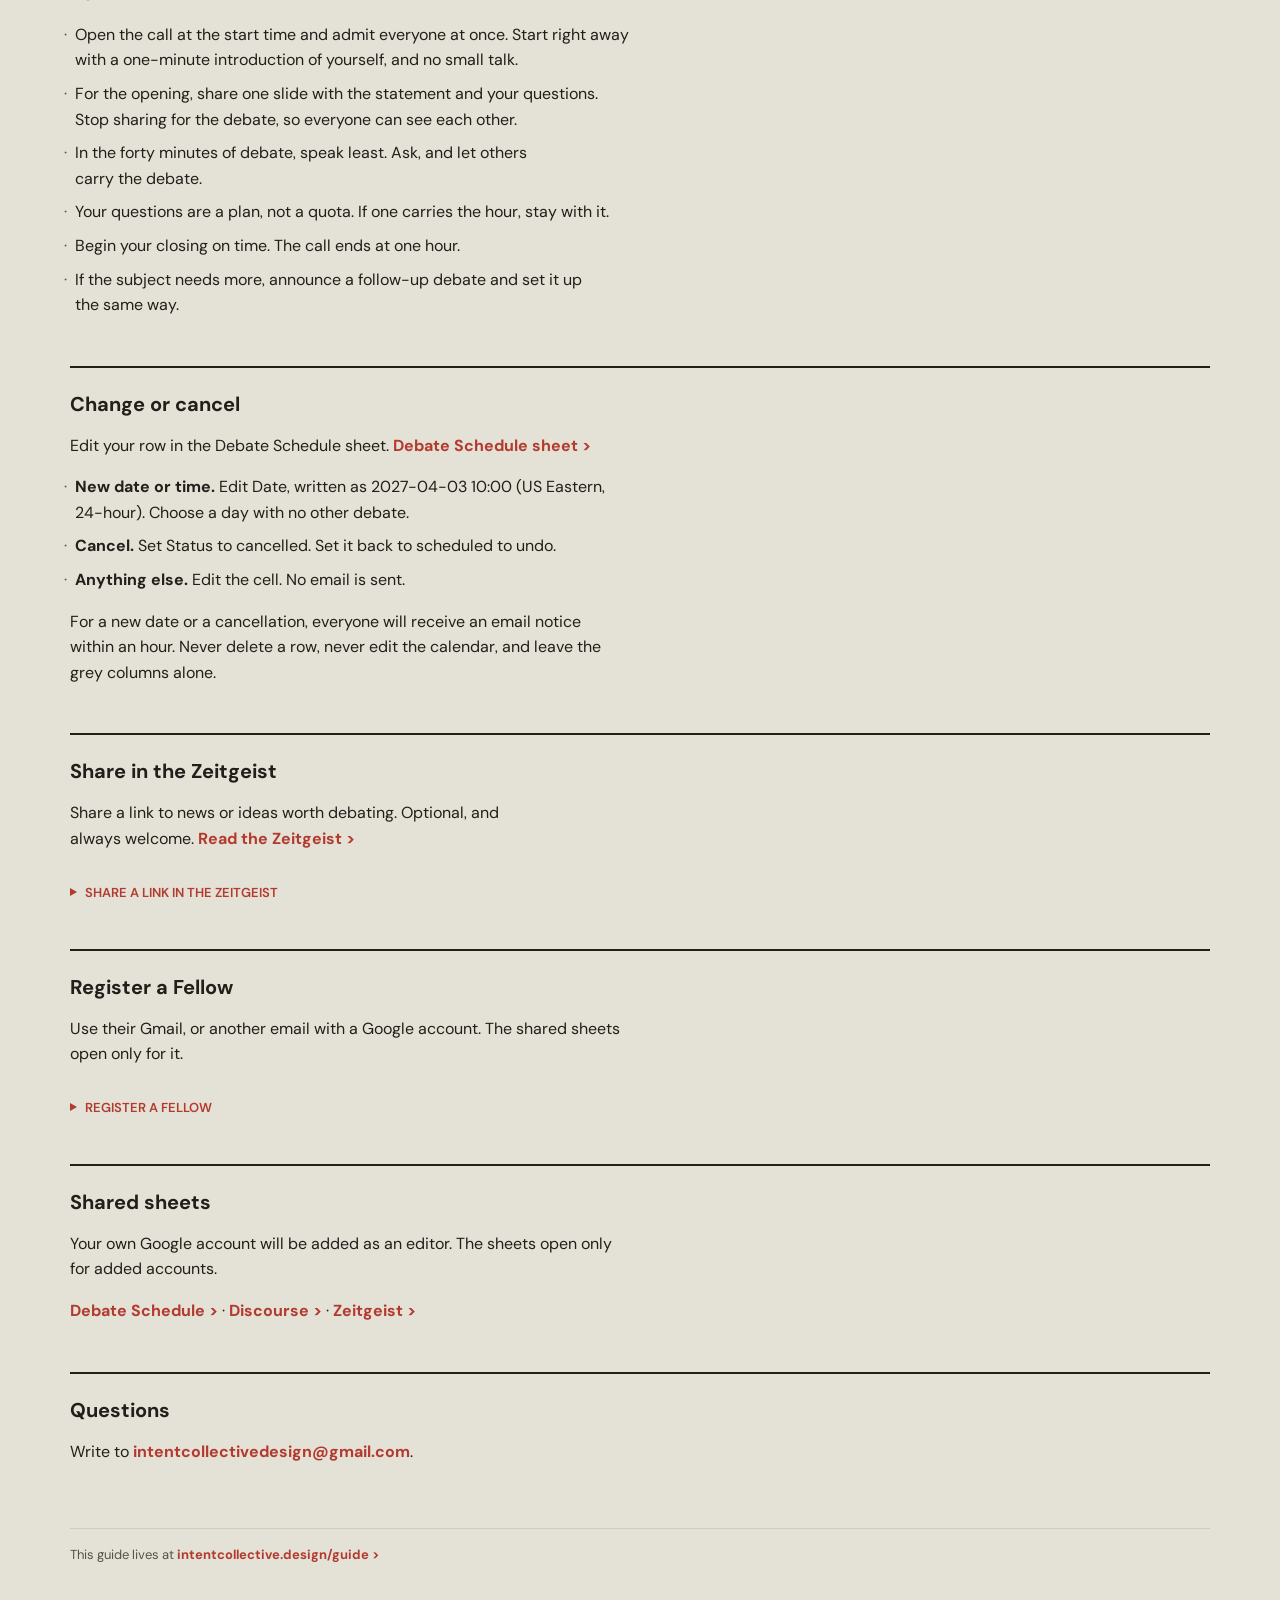
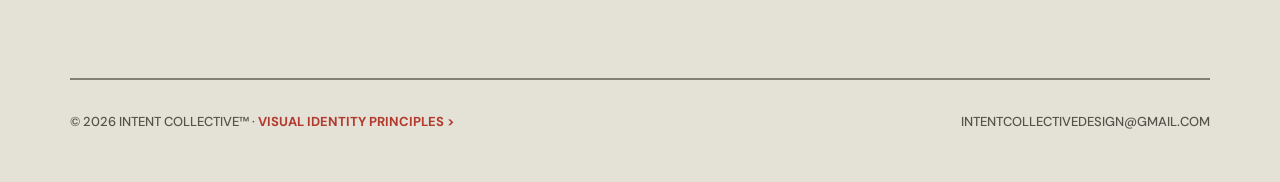
==== commit 645566e8: "Midpoints hung optically: halfway point on the column line Same rule as the portfolio. Lists, pillar" ====
--- a/guide/index.html
+++ b/guide/index.html
@@ -8,7 +8,7 @@
 <link rel="preconnect" href="https://fonts.googleapis.com">
 <link rel="preconnect" href="https://fonts.gstatic.com" crossorigin>
 <link href="https://fonts.googleapis.com/css2?family=EB+Garamond:ital@1&family=Poppins:wght@400&display=swap" rel="stylesheet">
-<link rel="stylesheet" href="/css/style.css?v=20261117h">
+<link rel="stylesheet" href="/css/style.css?v=20261120a">
 <style>
   :root {
     --paper: #E4E1D6; --raised: #EDEAE0; --ink: #211F1A; --ink-soft: #55524A;
@@ -47,13 +47,13 @@
   p { margin: 0 0 16px; }
   ul, ol { margin: 0 0 16px; padding-left: 0; list-style: none; }
   li { margin: 0 0 8px; }
-  /* Hanging punctuation, as optical margin alignment sets it: the middle
-     of the mark sits just outside the column line, the text just inside. */
-  ul > li, ol > li { position: relative; padding-left: 0.4em; }
-  ul > li::before { content: "\00B7"; position: absolute; left: -0.2em; width: 0.3em; text-align: center; color: var(--ink-soft); }
+  /* Midpoints hung optically: the point halfway between the midpoint
+     and the first letter sits on the column line (see css/style.css). */
+  ul > li, ol > li { position: relative; padding-left: 0.3em; }
+  ul > li::before { content: "\00B7"; position: absolute; left: -0.45em; width: 0.3em; text-align: center; color: var(--ink-soft); }
   ol { counter-reset: item; }
   ol > li { counter-increment: item; }
-  ol > li::before { content: counter(item) "."; position: absolute; left: -1.05em; width: 1.2em; text-align: right; font-weight: 700; color: var(--ink-soft); }
+  ol > li::before { content: counter(item) "."; position: absolute; left: -1.15em; width: 1.2em; text-align: right; font-weight: 700; color: var(--ink-soft); }
   strong { font-weight: 700; }
   .soft { color: var(--ink-soft); }
   .nw { white-space: nowrap; }
--- a/css/style.css
+++ b/css/style.css
@@ -373,6 +373,7 @@
    right corner), the way a throw begins, then settles back. */
 .logo-stone { position: absolute; left: 86.245%; top: 5.497%; width: 13.383%; transform-origin: 85% 100%; }
 @media (hover: hover) { .logo-link:hover .logo-stone { animation: stone-nudge 0.5s ease-in-out; } }
+.logo-stone.wind { animation: stone-nudge 0.5s ease-in-out; }
 @keyframes stone-nudge {
   40% { transform: rotate(16deg); }
   70% { transform: rotate(-3deg); }
@@ -489,15 +490,15 @@
 .bullet-list li {
   position: relative;
   margin: 0 0 var(--s0);
-  padding-left: 0.4em;
+  padding-left: 0.3em;
   color: var(--ink-soft);
 }
 
-/* Hanging punctuation, as optical margin alignment sets it: the middle
-   of the midpoint sits just outside the column line, and the text
-   starts just inside, so each item still reads as its own line. */
+/* Lists use the midpoint, hung optically. The point halfway between
+   the midpoint and the first letter sits on the column line, so the
+   text is set in 0.3em and the midpoint hangs out by the same amount. */
 .bullets li::before,
-.bullet-list li::before { content: "\00B7"; position: absolute; left: -0.2em; width: 0.3em; text-align: center; }
+.bullet-list li::before { content: "\00B7"; position: absolute; left: -0.45em; width: 0.3em; text-align: center; }
 
 .triad-item .bullet-list,
 .tier .bullet-list { margin: var(--s1) 0 0; }
@@ -512,10 +513,10 @@
   padding: var(--s1) 0;
 }
 
-/* The mark hangs like a list mark: its middle just outside the column
-   line, the name just inside. Name in columns 1 to 8, people in 9 to 12. */
-.pillar-letter { position: absolute; top: var(--s1); left: -0.2em; width: 0.3em; text-align: center; }
-.pillar-name   { grid-column: 1 / span 8; padding-left: 0.4em; }
+/* The mark hangs like a list mark (see Lists). Name in columns 1 to 8,
+   people in 9 to 12. */
+.pillar-letter { position: absolute; top: var(--s1); left: -0.45em; width: 0.3em; text-align: center; }
+.pillar-name   { grid-column: 1 / span 8; padding-left: 0.3em; }
 
 .pillar-letter { font-weight: 700; color: var(--ink); font-size: var(--fs-large); line-height: 1.4; }
 .pillar-name { font-weight: 600; line-height: 1.4; overflow-wrap: anywhere; }
@@ -856,10 +857,10 @@
 .post-body p, .post-body div { margin: 0 0 1.1em; }
 .rte-body ul, .rte-body ol { margin: 0 0 0.8em 1.2em; }
 .post-body ul, .post-body ol { margin: 0 0 1.1em; padding: 0; list-style: none; counter-reset: item; }
-.post-body li { position: relative; padding-left: 0.4em; }
-.post-body ul > li::before { content: "\00B7"; position: absolute; left: -0.2em; width: 0.3em; text-align: center; }
+.post-body li { position: relative; padding-left: 0.3em; }
+.post-body ul > li::before { content: "\00B7"; position: absolute; left: -0.45em; width: 0.3em; text-align: center; }
 .post-body ol > li { counter-increment: item; }
-.post-body ol > li::before { content: counter(item); position: absolute; left: -1.05em; width: 1.2em; text-align: right; }
+.post-body ol > li::before { content: counter(item); position: absolute; left: -1.15em; width: 1.2em; text-align: right; }
 
 .rte-body blockquote,
 .post-body blockquote {
@@ -1072,7 +1073,7 @@
   .debate-list > * { --span: 4; }
   .pillar-name,
   .pillar-people { grid-column: 1 / span 4; }
-  .pillar-people { padding-left: 0.4em; }   /* under the name, aligned with it */
+  .pillar-people { padding-left: calc(0.3 * var(--fs-large)); }   /* under the name, aligned with it */
 }
 
 /* ---------- 14. responsive ---------- */
